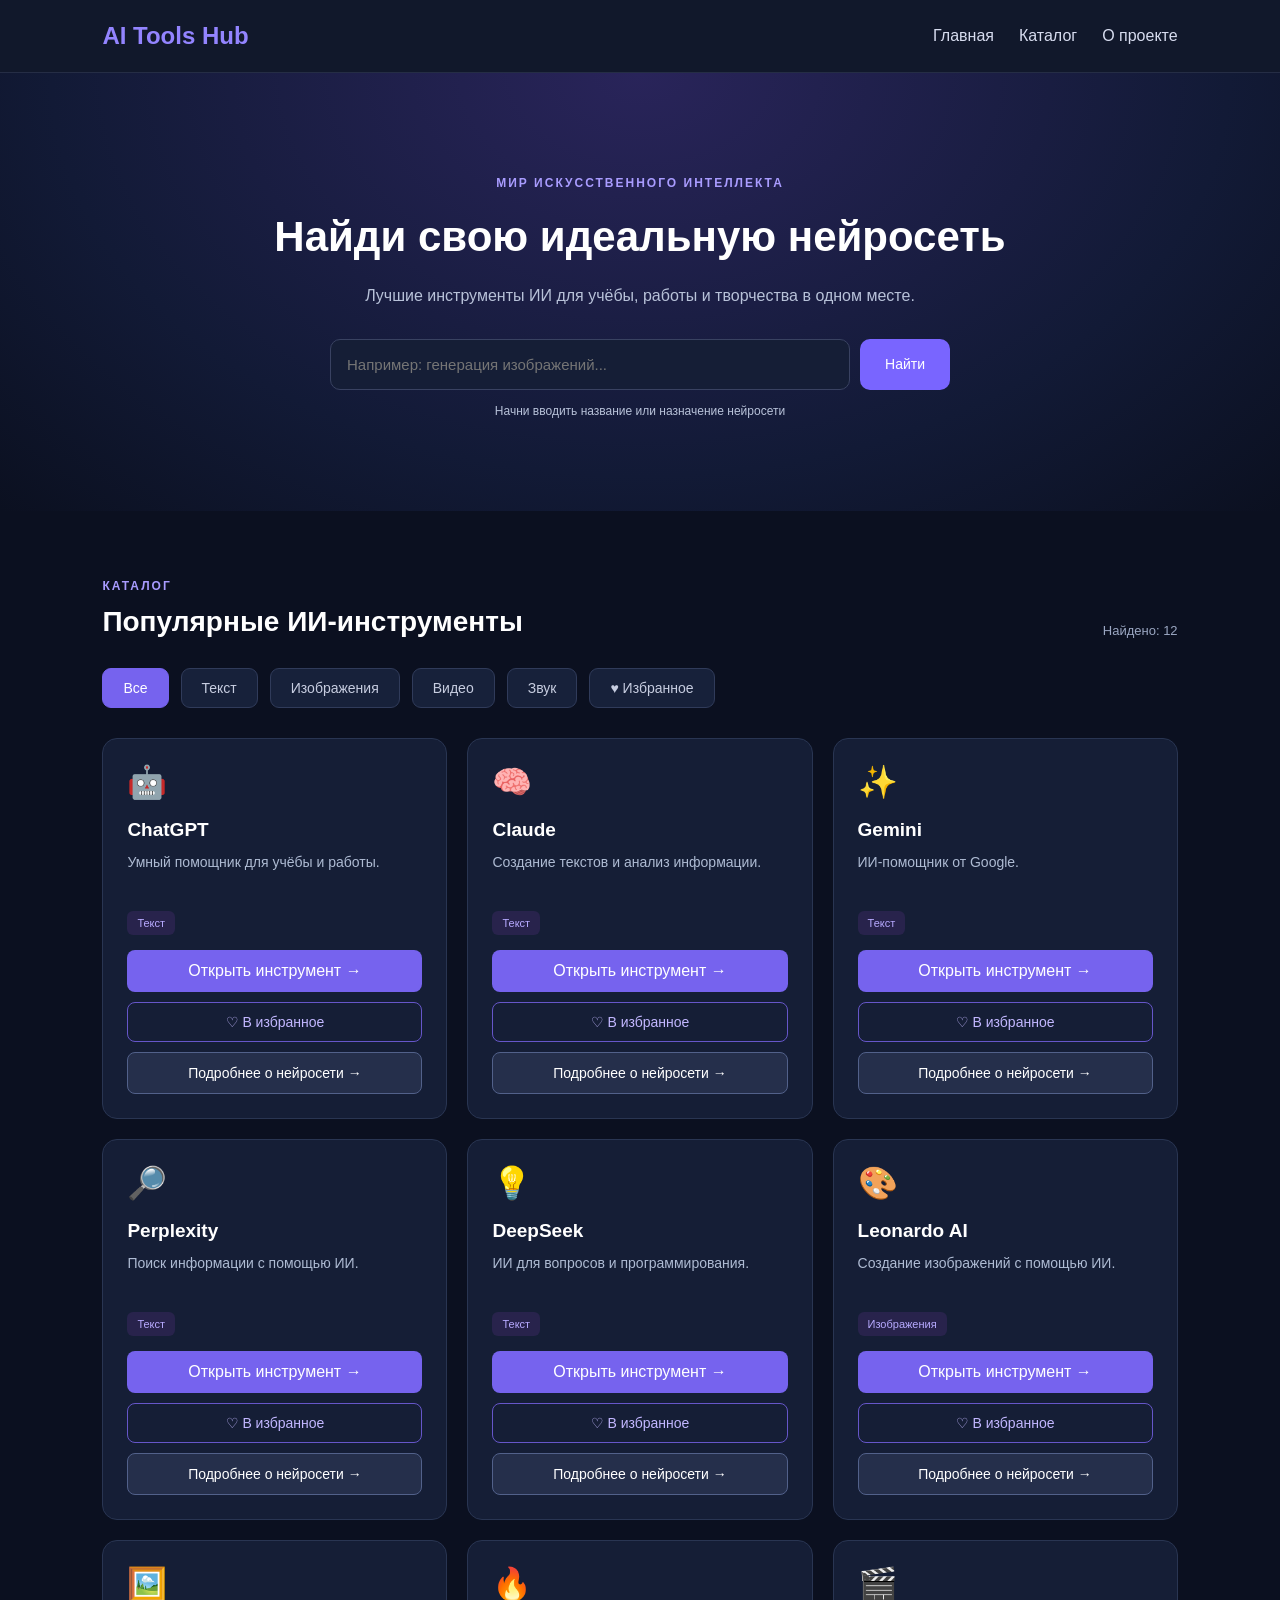
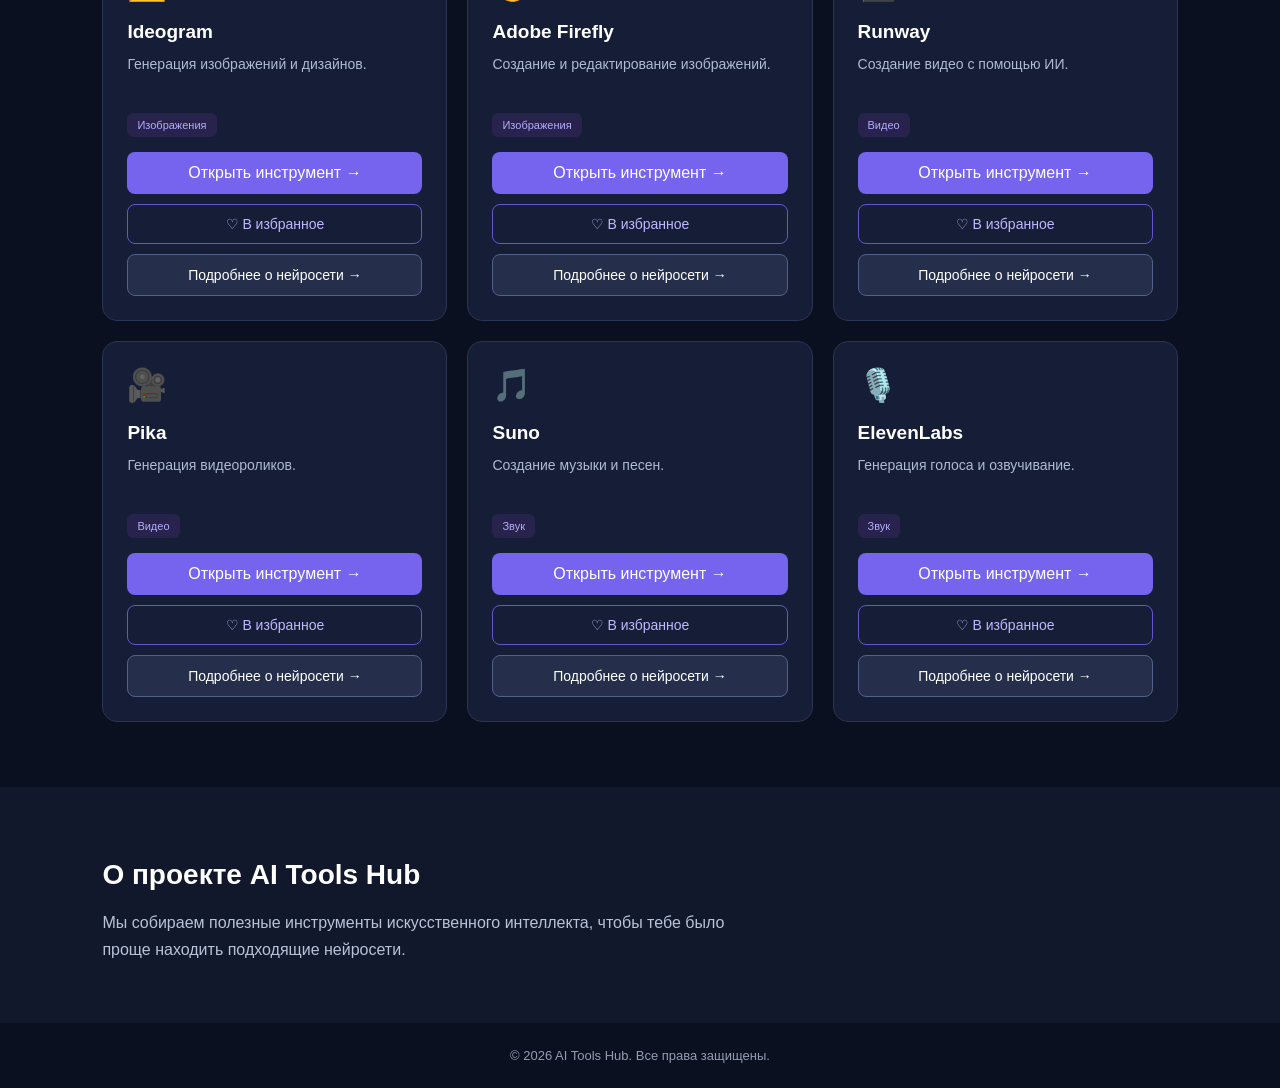
==== index.html @ 1d79a944 "Add files via upload" ====
<!DOCTYPE html>
<html lang="ru">
<head>
    <meta charset="UTF-8">
    <meta name="viewport" content="width=device-width, initial-scale=1.0">
    <title>AI Tools Hub — Каталог нейросетей</title>
    <link rel="stylesheet" href="style.css">
</head>
<body>

<header>
    <a class="logo" href="#">AI Tools Hub</a>
    <nav>
        <a href="#">Главная</a>
        <a href="#tools">Каталог</a>
        <a href="#about">О проекте</a>
    </nav>
</header>

<main>
    <section class="hero">
        <span class="tag">МИР ИСКУССТВЕННОГО ИНТЕЛЛЕКТА</span>
        <h1>Найди свою идеальную нейросеть</h1>
        <p>Лучшие инструменты ИИ для учёбы, работы и творчества в одном месте.</p>

        <div class="search-box">
            <input
                type="text"
                id="search"
                placeholder="Например: генерация изображений..."
            >
            <button id="search-btn">Найти</button>
        </div>
        <p class="search-hint">Начни вводить название или назначение нейросети</p>
    </section>

    <section id="tools" class="catalog">
        <div class="section-heading">
            <div>
                <span class="tag">КАТАЛОГ</span>
                <h2>Популярные ИИ-инструменты</h2>
            </div>
            <span id="result-count"></span>
        </div>

        <div class="filters">
            <button class="filter active" data-category="all">Все</button>
            <button class="filter" data-category="text">Текст</button>
            <button class="filter" data-category="image">Изображения</button>
            <button class="filter" data-category="video">Видео</button>
            <button class="filter" data-category="audio">Звук</button>

<button class="filter" data-category="favorites">
    ♥ Избранное
</button>
        </div>

        <div class="cards" id="tool-list"></div>

        <p id="empty-message" hidden>Ничего не найдено. Попробуй другой запрос.</p>
    </section>

    <section id="about" class="about">
        <h2>О проекте AI Tools Hub</h2>
        <p>
            Мы собираем полезные инструменты искусственного интеллекта,
            чтобы тебе было проще находить подходящие нейросети.
        </p>
    </section>
</main>

<footer>
    <p>© 2026 AI Tools Hub. Все права защищены.</p>
</footer>


<!-- Окно информации о нейросети -->
<div class="modal" id="tool-modal">
    <div class="modal-content">

        <button class="modal-close" id="modal-close">×</button>

        <div class="modal-icon" id="modal-icon">🤖</div>

        <h2 id="modal-title">Название нейросети</h2>

        <span class="card-category" id="modal-category">
            Категория
        </span>

        <p id="modal-description">
            Описание нейросети
        </p>

        <h3>Основные возможности</h3>
        <ul id="modal-features"></ul>

        <h3>Преимущества</h3>
        <p id="modal-pros"></p>

        <h3>Недостатки</h3>
        <p id="modal-cons"></p>

        <a id="modal-link" href="#" target="_blank"
           rel="noopener noreferrer">
            Перейти на официальный сайт →
        </a>

    </div>
</div>
<script src="script.js"></script>
</body>
</html>
---- style.css ----
* {
    margin: 0;
    padding: 0;
    box-sizing: border-box;
}

html {
    scroll-behavior: smooth;
}

body {
    font-family: Arial, sans-serif;
    background: #0b1020;
    color: #ffffff;
}

header {
    display: flex;
    justify-content: space-between;
    align-items: center;
    padding: 22px 8%;
    background: #11182b;
    border-bottom: 1px solid #252d45;
}

.logo {
    font-size: 24px;
    font-weight: bold;
    color: #9384ff;
    text-decoration: none;
}

nav {
    display: flex;
    gap: 25px;
}

nav a {
    color: #d7dcef;
    text-decoration: none;
    transition: 0.2s;
}

nav a:hover {
    color: #9b8cff;
}

.hero {
    text-align: center;
    padding: 100px 20px 90px;
    background: radial-gradient(ellipse at top, #29245a, #121a36 65%, #0b1020);
}

.tag {
    color: #a99cff;
    font-size: 12px;
    font-weight: bold;
    letter-spacing: 2px;
}

.hero h1 {
    font-size: 42px;
    margin: 22px 0;
}

.hero p {
    color: #b8c2d9;
    line-height: 1.6;
}

.search-box {
    display: flex;
    justify-content: center;
    gap: 10px;
    margin: 30px auto 12px;
    max-width: 620px;
}

.search-box input {
    flex: 1;
    min-width: 0;
    padding: 16px;
    border-radius: 10px;
    border: 1px solid #394261;
    background: #151e36;
    color: white;
    font-size: 15px;
    outline: none;
}

.search-box input:focus {
    border-color: #8875ff;
}

button {
    cursor: pointer;
    border: none;
    font-size: 14px;
}

.search-box button {
    background: #7965ff;
    color: white;
    padding: 0 25px;
    border-radius: 10px;
}

.search-box button:hover {
    background: #9383ff;
}

.search-hint {
    font-size: 12px;
}

.catalog {
    padding: 65px 8%;
}

.section-heading {
    display: flex;
    justify-content: space-between;
    align-items: end;
    gap: 15px;
}

.section-heading h2,
.about h2 {
    font-size: 28px;
    margin-top: 12px;
}

#result-count {
    color: #9ba7c2;
    font-size: 13px;
}

.filters {
    display: flex;
    flex-wrap: wrap;
    gap: 12px;
    margin: 30px 0;
}

.filter {
    padding: 11px 20px;
    border-radius: 9px;
    color: #c7cde0;
    background: #17213a;
    border: 1px solid #303b5a;
}

.filter:hover,
.filter.active {
    color: white;
    background: #7663ee;
    border-color: #7663ee;
}

.cards {
    display: grid;
    grid-template-columns: repeat(3, minmax(0, 1fr));
    gap: 20px;
}

.card {
    background: #151e36;
    border: 1px solid #293552;
    padding: 24px;
    border-radius: 15px;
    transition: 0.25s;
}

.card:hover {
    transform: translateY(-5px);
    border-color: #7965ff;
}

.card-icon {
    font-size: 32px;
    margin-bottom: 18px;
}

.card h3 {
    font-size: 19px;
    margin-bottom: 10px;
}

.card p {
    color: #aebbd3;
    font-size: 14px;
    line-height: 1.6;
    min-height: 45px;
}

.card-category {
    display: inline-block;
    color: #b7aaff;
    background: #28234c;
    border-radius: 6px;
    padding: 6px 10px;
    font-size: 11px;
    margin: 15px 0;
}

.card a {
    display: block;
    text-align: center;
    padding: 12px;
    background: #7663ee;
    color: white;
    border-radius: 8px;
    text-decoration: none;
}

.card a:hover {
    background: #9383ff;
}

#empty-message {
    text-align: center;
    padding: 40px;
    color: #aebbd3;
}

.about {
    padding: 60px 8%;
    background: #11182b;
}

.about p {
    color: #b8c2d9;
    margin-top: 18px;
    line-height: 1.7;
    max-width: 650px;
}

footer {
    text-align: center;
    padding: 25px;
    color: #929db5;
    font-size: 13px;
}

@media (max-width: 800px) {
    .cards {
        grid-template-columns: repeat(2, minmax(0, 1fr));
    }

    .hero h1 {
        font-size: 32px;
    }
}

@media (max-width: 550px) {
    header {
        flex-direction: column;
        gap: 20px;
    }

    nav {
        gap: 15px;
    }

    .cards {
        grid-template-columns: 1fr;
    }

    .hero h1 {
        font-size: 27px;
    }

    .search-box {
        flex-direction: column;
    }

    .search-box button {
        padding: 14px;
    }

    .section-heading h2 {
        font-size: 22px;
    }
}/* Кнопка избранного в карточке */
.favorite-btn {
    width: 100%;
    padding: 11px;
    margin-top: 10px;
    border: 1px solid #6656c9;
    border-radius: 8px;
    background: transparent;
    color: #c2b7ff;
    cursor: pointer;
    transition: 0.2s;
}

.favorite-btn:hover {
    background: #29234c;
}

.favorite-btn.saved {
    background: #33264f;
    color: #ff8bb5;
    border-color: #ff8bb5;
}/* Кнопка Подробнее */
.details-btn {
    width: 100%;
    margin-top: 10px;
    padding: 12px;
    border-radius: 8px;
    color: white;
    background: #252f4b;
    border: 1px solid #52618a;
    cursor: pointer;
}

.details-btn:hover {
    background: #39466c;
}

/* Затемнение фона */
.modal {
    display: none;
    position: fixed;
    inset: 0;
    z-index: 1000;
    background: rgba(0, 0, 0, 0.8);
    padding: 20px;
    overflow-y: auto;
    justify-content: center;
    align-items: center;
}

.modal.show {
    display: flex;
}

/* Само окно */
.modal-content {
    position: relative;
    background: #17213a;
    border: 1px solid #46547c;
    border-radius: 18px;
    padding: 35px;
    width: 100%;
    max-width: 550px;
    margin: auto;
}

.modal-close {
    position: absolute;
    top: 12px;
    right: 18px;
    background: none;
    color: white;
    font-size: 30px;
    cursor: pointer;
}

.modal-icon {
    font-size: 45px;
    margin-bottom: 15px;
}

.modal-content h2 {
    margin-bottom: 15px;
}

.modal-content h3 {
    margin-top: 25px;
    margin-bottom: 12px;
    color: #a99cff;
}

.modal-content p,
.modal-content li {
    color: #c3cce0;
    line-height: 1.7;
}

.modal-content ul {
    padding-left: 22px;
}

.modal-content a {
    display: block;
    text-align: center;
    background: #7965ff;
    color: white;
    padding: 14px;
    margin-top: 25px;
    border-radius: 9px;
    text-decoration: none;
}

@media (max-width: 550px) {
    .modal-content {
        padding: 25px 20px;
    }
}
/* =================================
   МОБИЛЬНАЯ ВЕРСИЯ AI TOOLS HUB
================================= */

/* Общие настройки */
* {
    box-sizing: border-box;
}

body {
    overflow-x: hidden;
}

#tool-list {
    display: grid;
    grid-template-columns: repeat(3, minmax(0, 1fr));
    gap: 20px;
    width: 100%;
}

/* Планшеты */
@media (max-width: 1000px) {
    #tool-list {
        grid-template-columns: repeat(2, minmax(0, 1fr));
    }
}

/* Смартфоны */
@media (max-width: 600px) {

    #tool-list {
        grid-template-columns: 1fr;
        gap: 15px;
    }

    .card {
        width: 100%;
        padding: 18px;
    }

    .filters {
        display: flex;
        flex-wrap: wrap;
        gap: 8px;
    }

    .filter {
        padding: 10px 13px;
        font-size: 13px;
    }

    #search {
        width: 100%;
        max-width: 100%;
    }

    #search-btn {
        width: 100%;
        margin-top: 10px;
    }

    .modal {
        padding: 10px;
    }

    .modal-content {
        width: 100%;
        padding: 22px 17px;
    }

    .details-btn,
    .favorite-btn {
        width: 100%;
    }
}
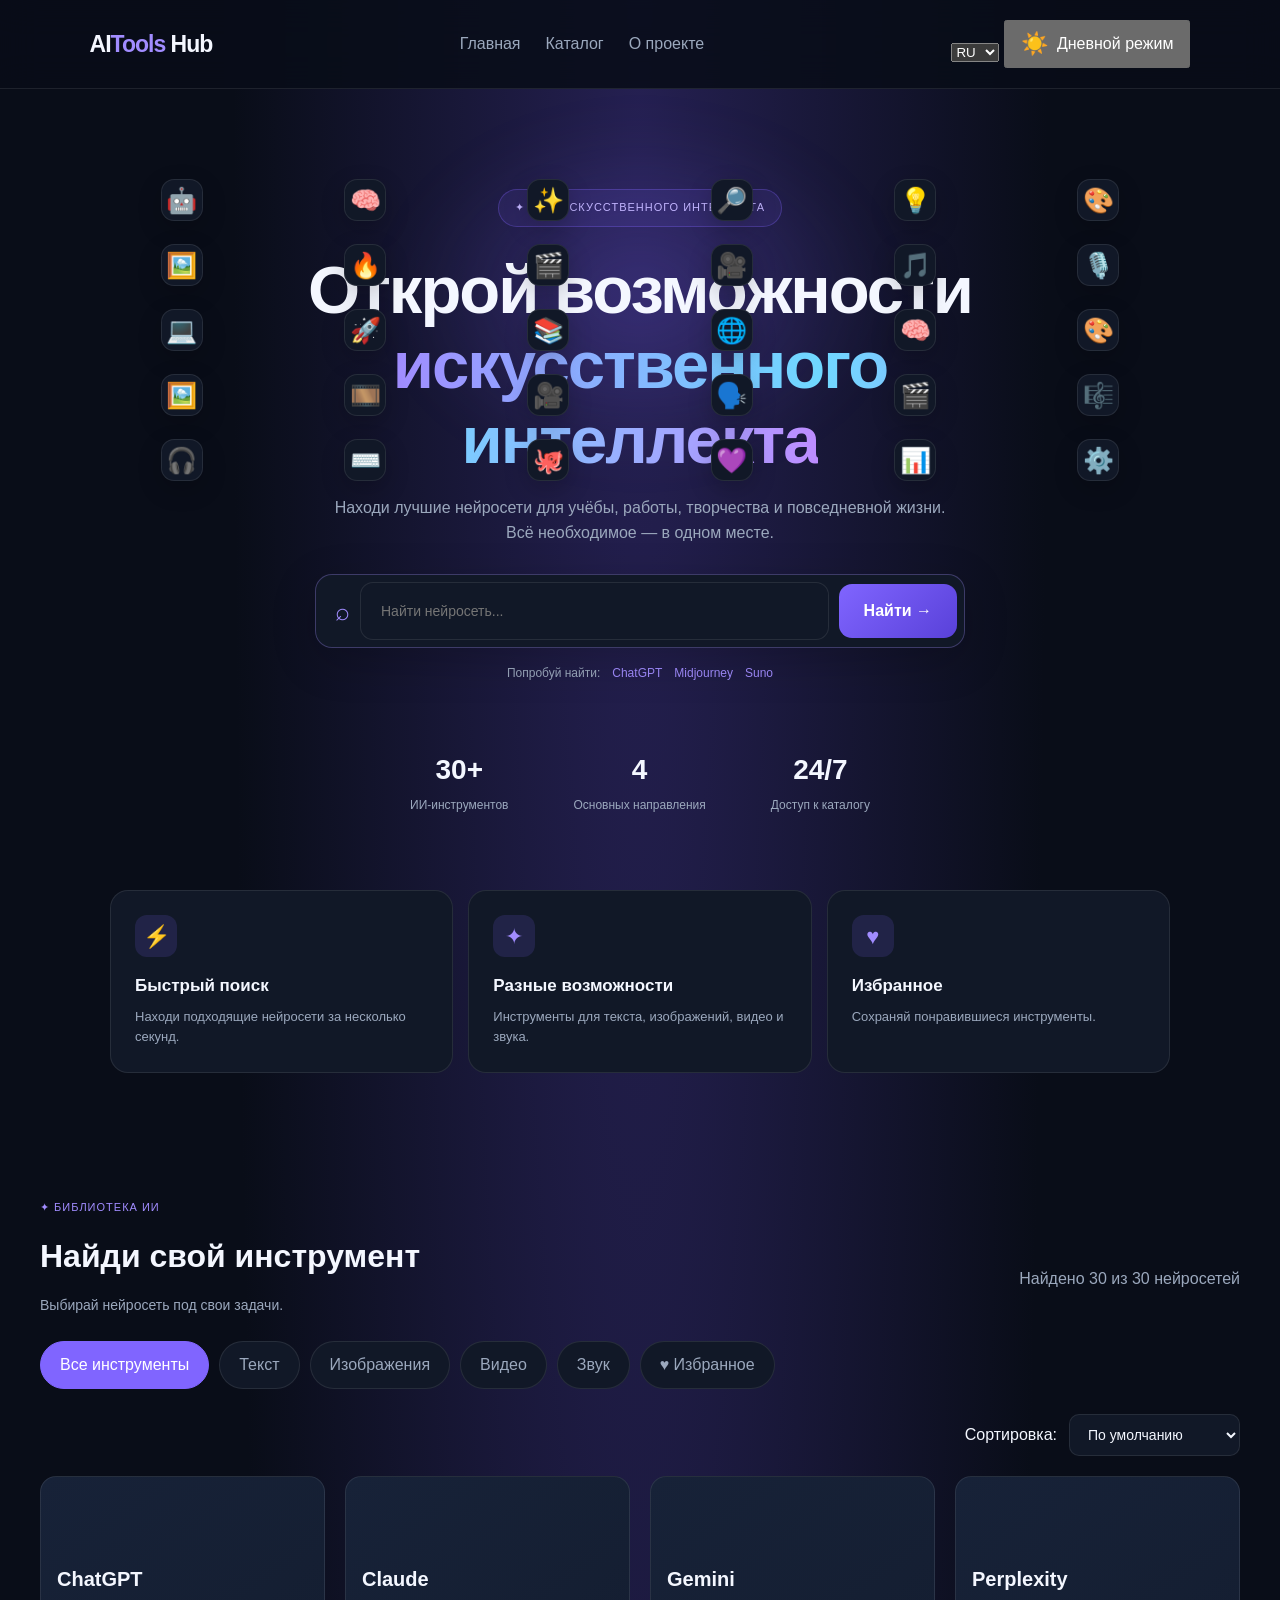
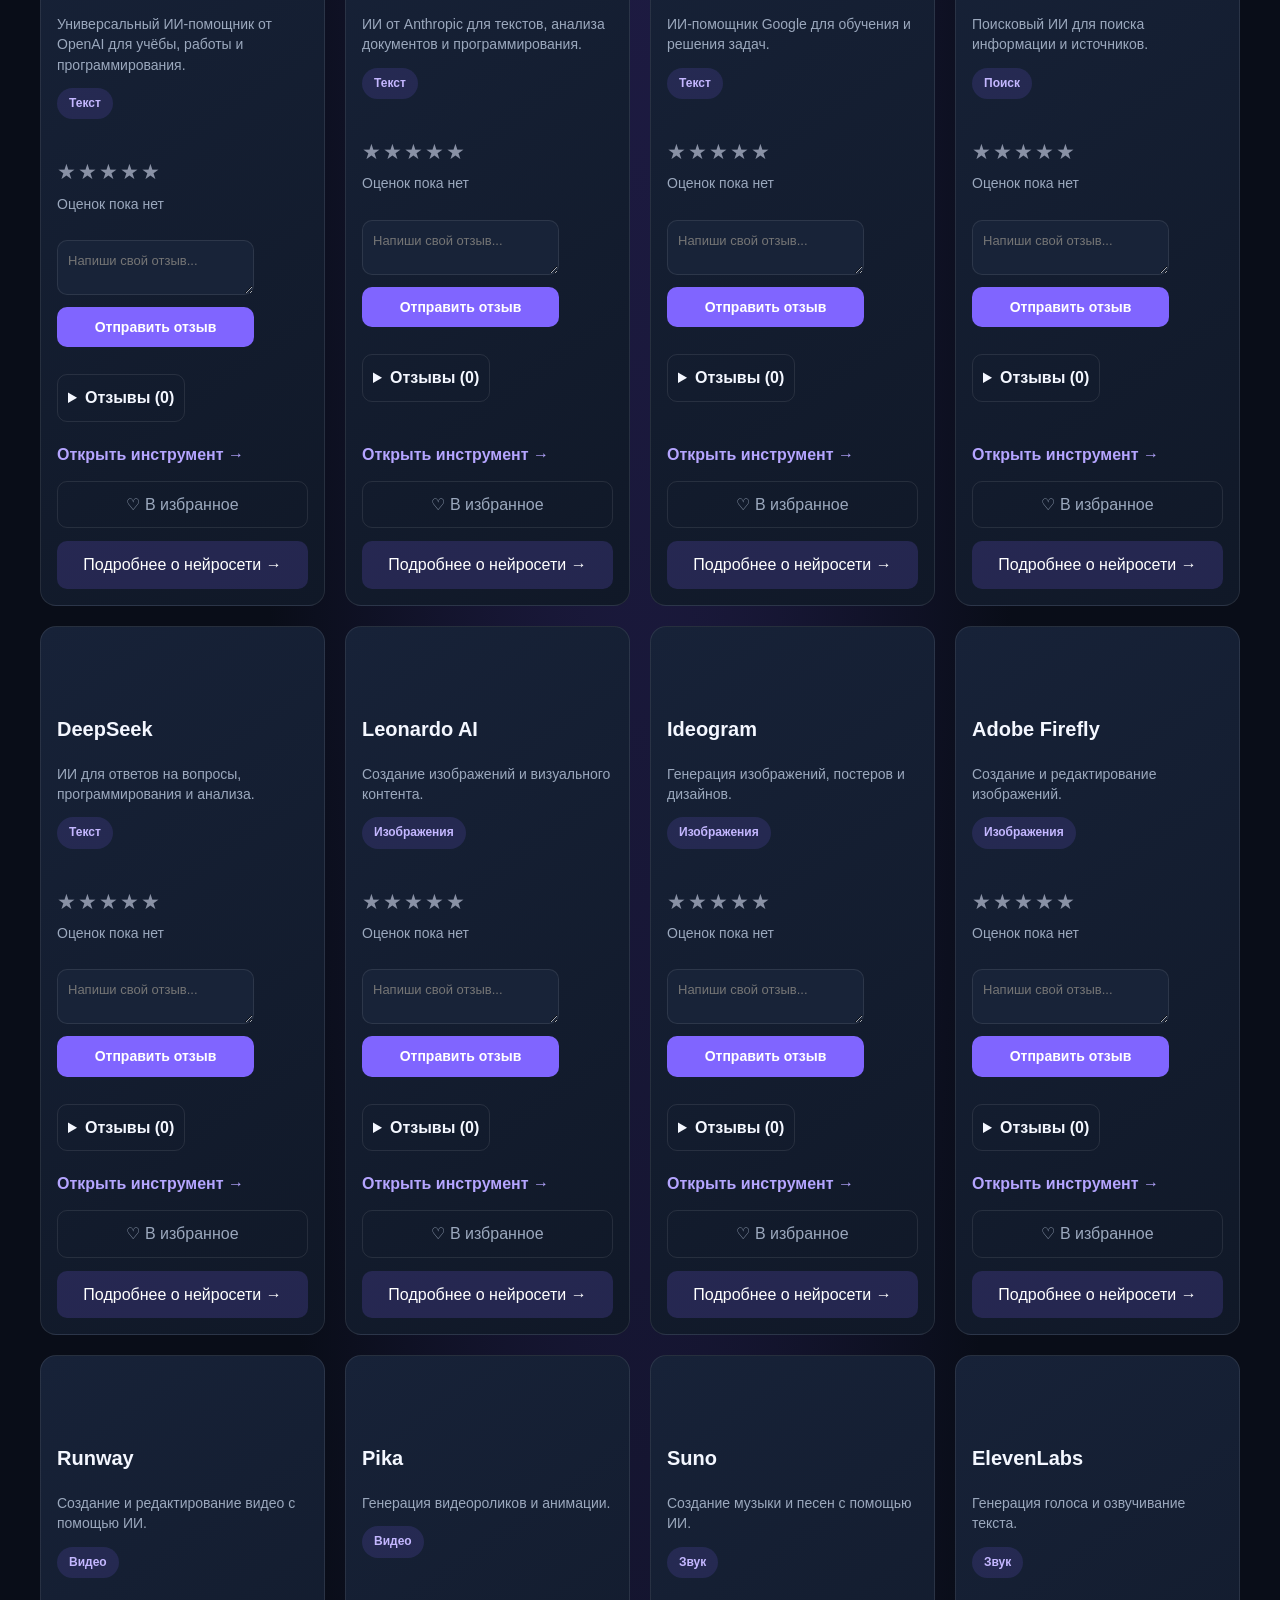
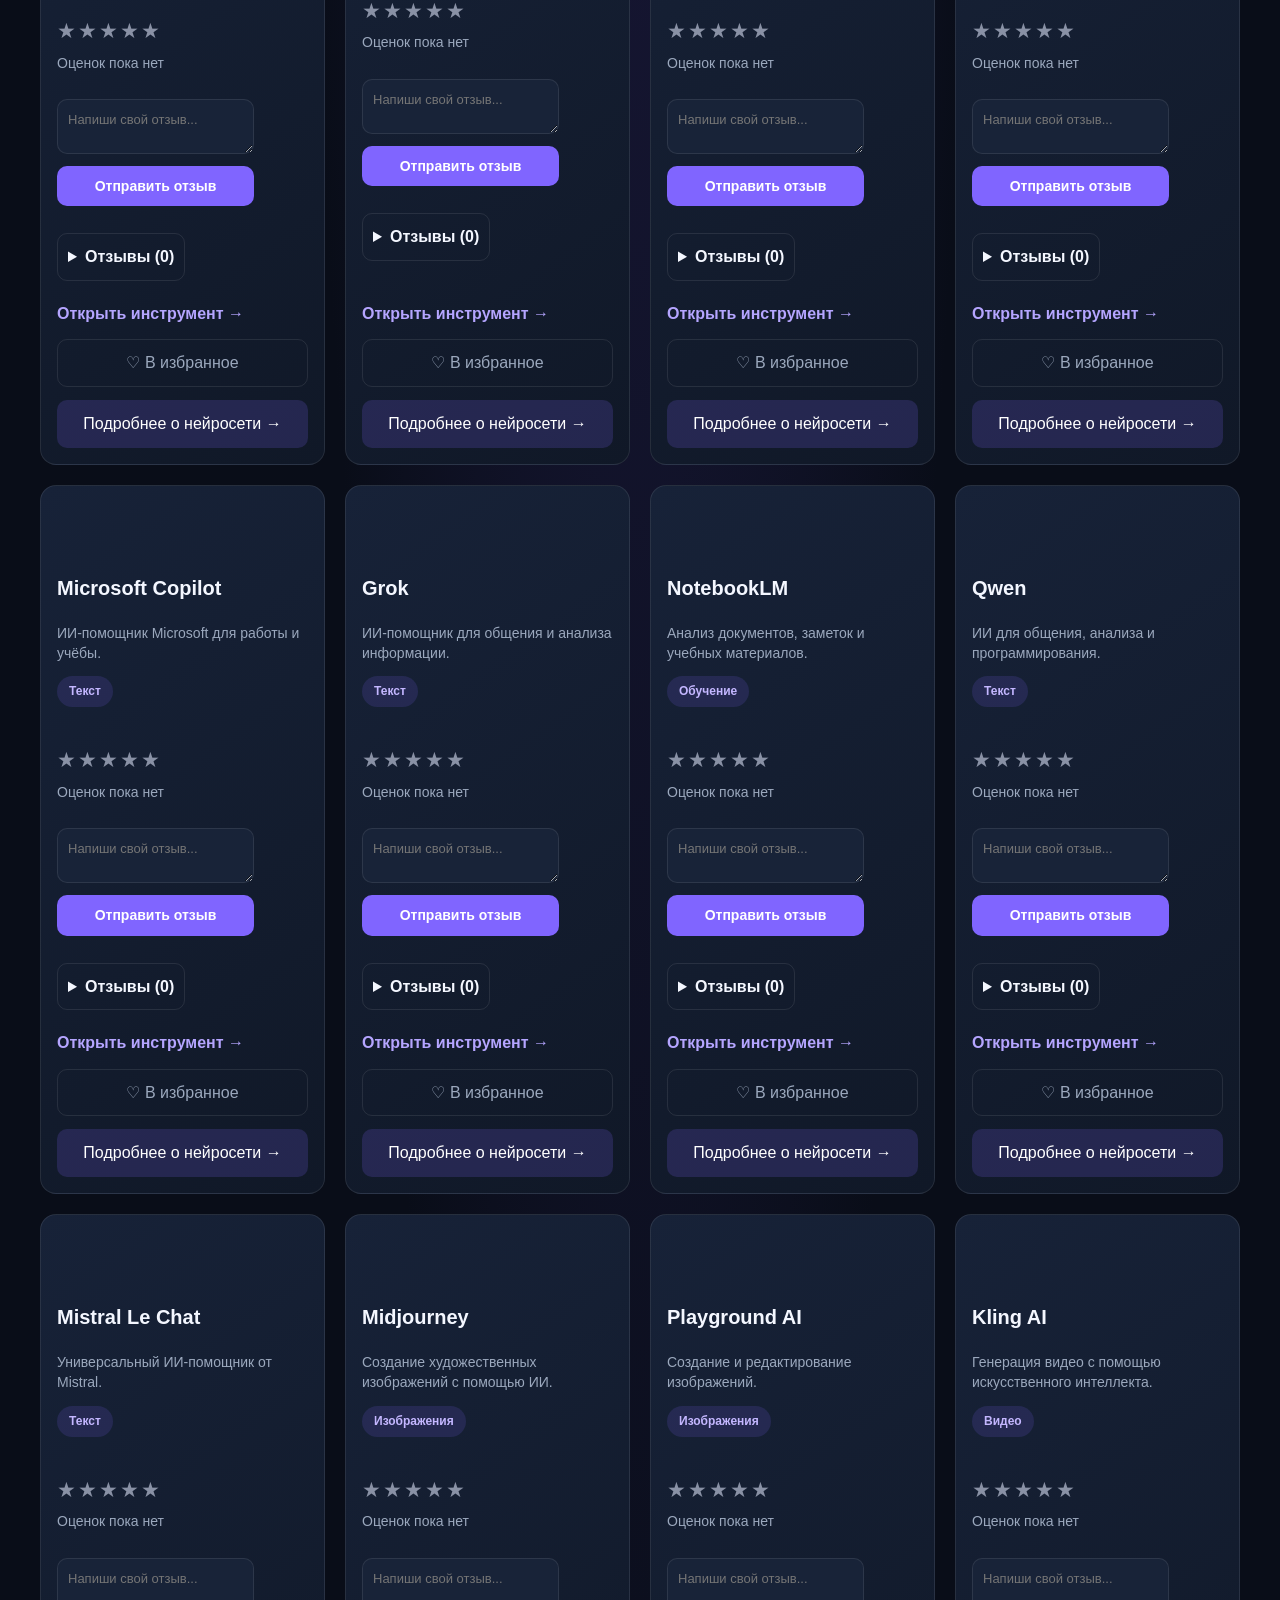
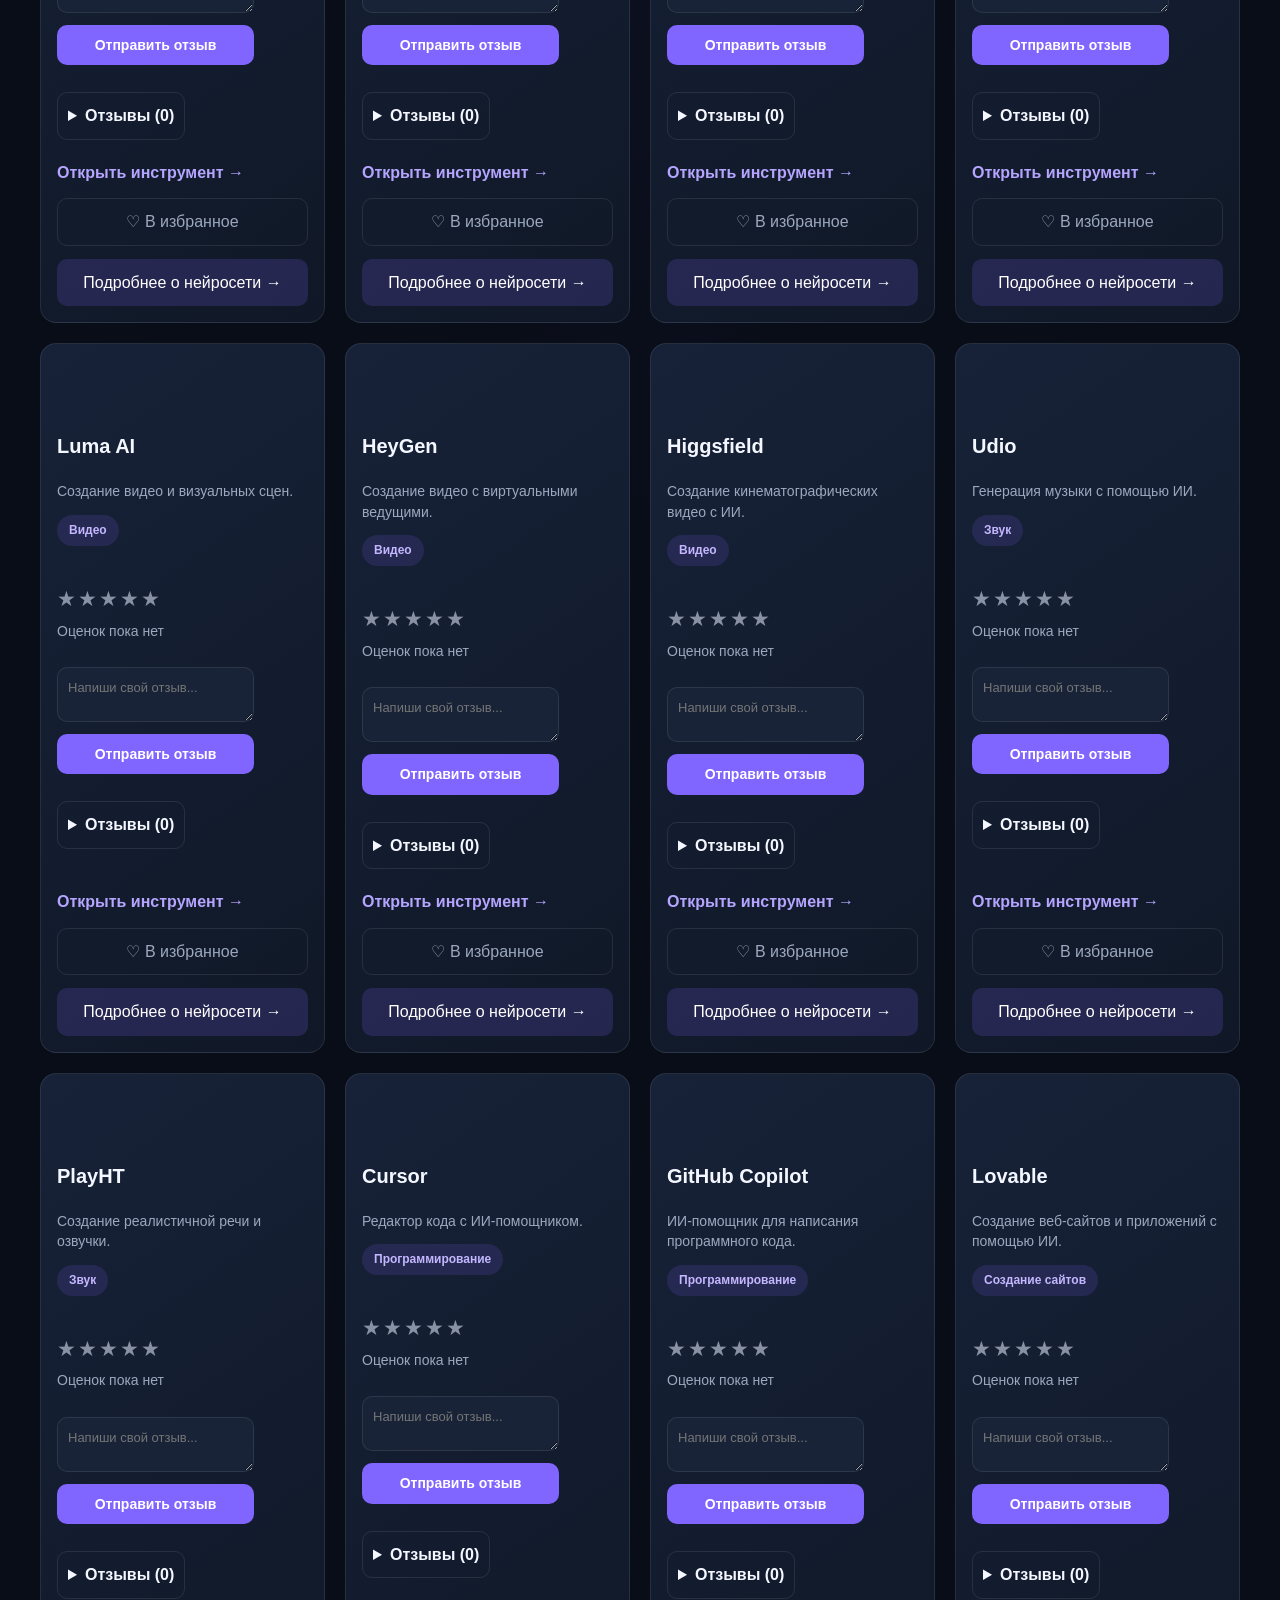
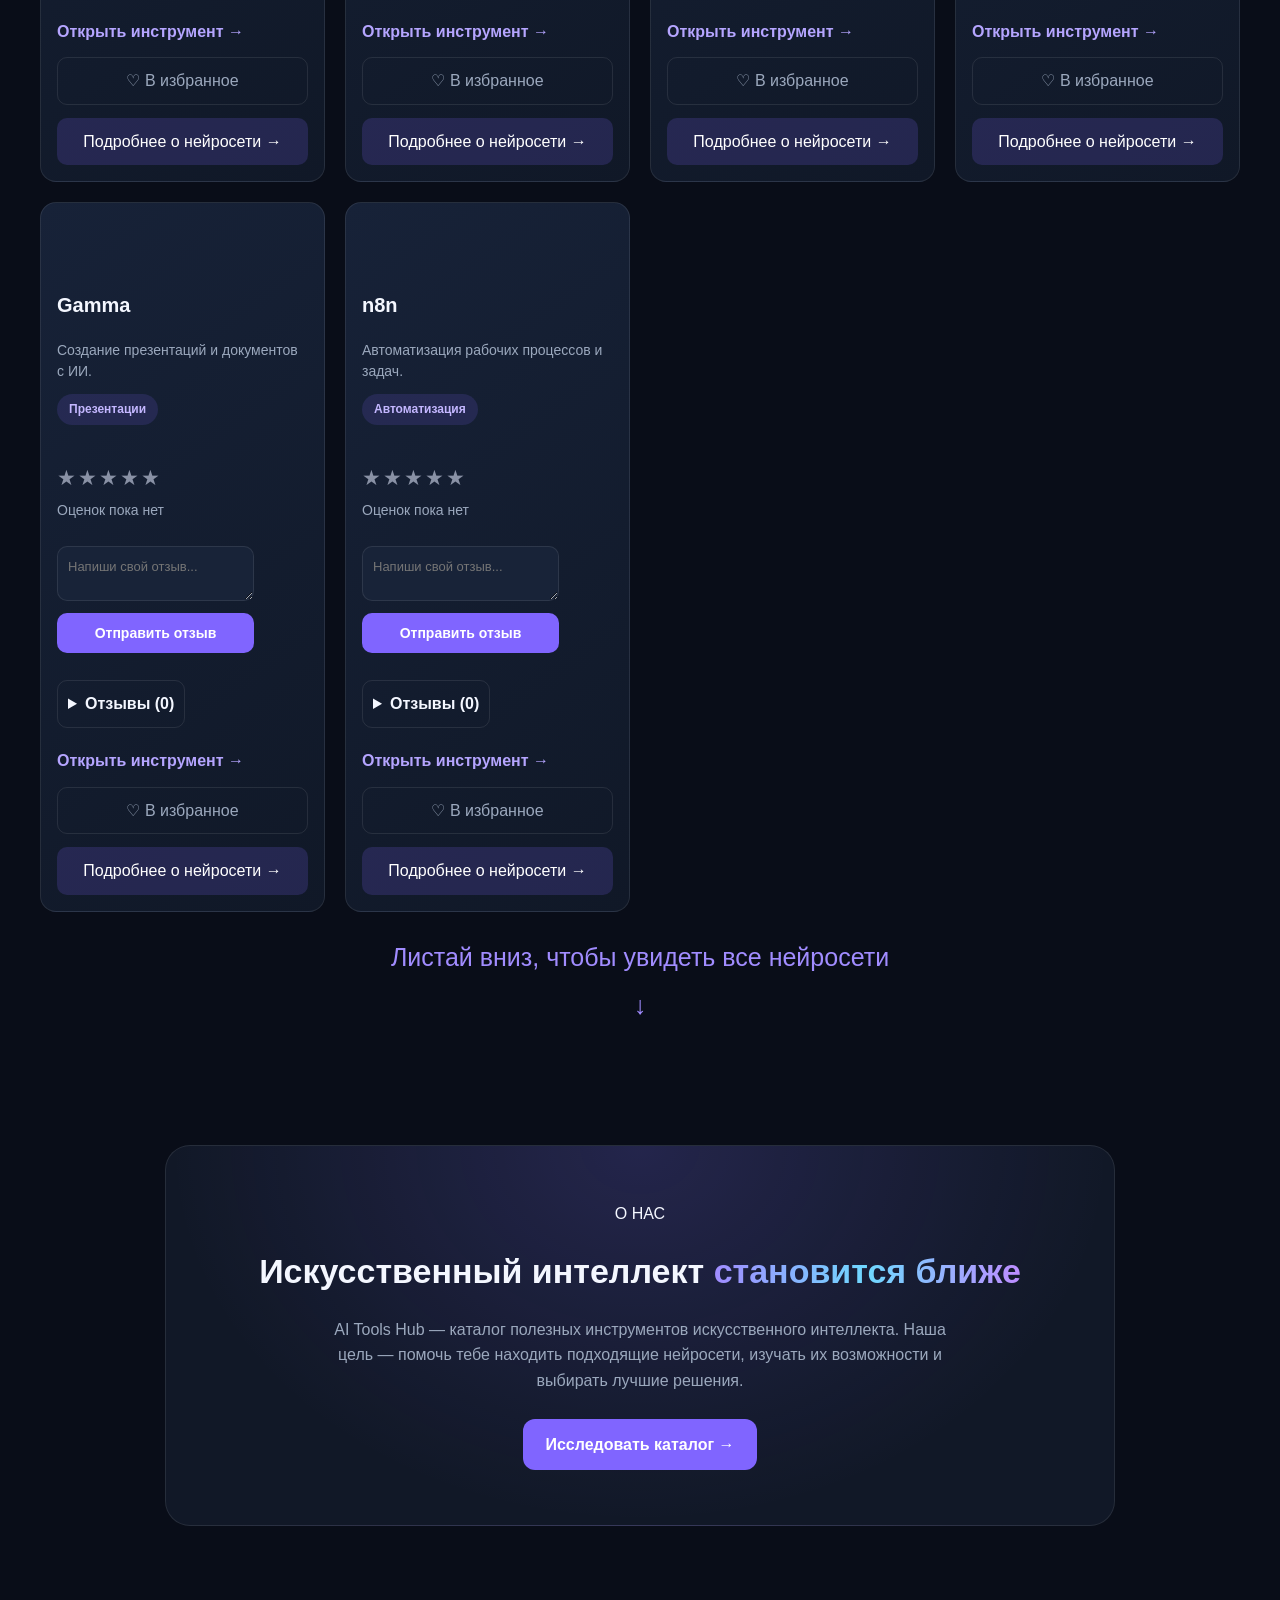
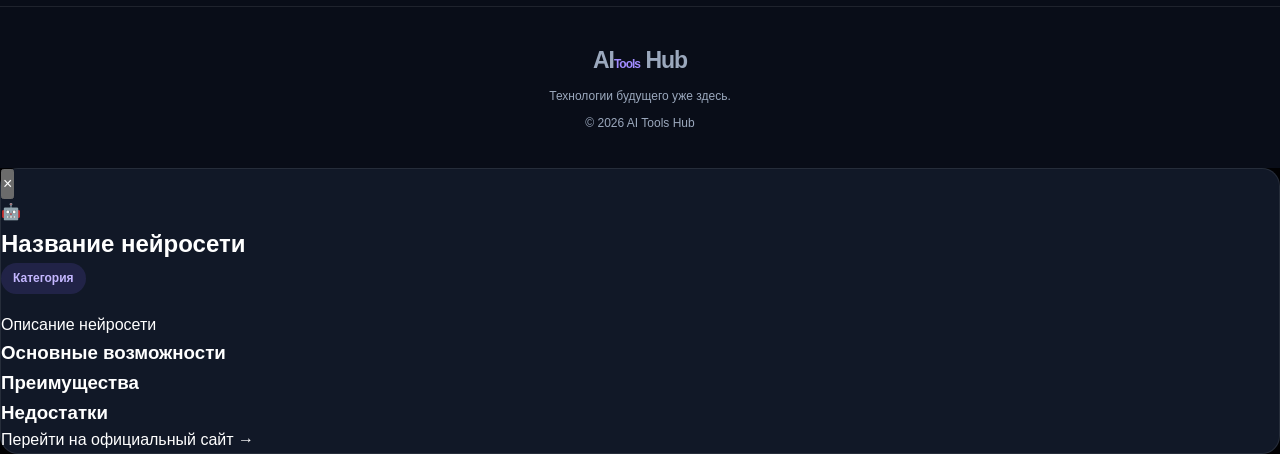
==== commit 9fa2cc68: "Add files via upload" ====
--- a/index.html
+++ b/index.html
@@ -1,80 +1,238 @@
+
 <!DOCTYPE html>
 <html lang="ru">
 <head>
     <meta charset="UTF-8">
     <meta name="viewport" content="width=device-width, initial-scale=1.0">
+    <meta name="theme-color" content="#090d18">
     <title>AI Tools Hub — Каталог нейросетей</title>
     <link rel="stylesheet" href="style.css">
 </head>
 <body>
 
-<header>
-    <a class="logo" href="#">AI Tools Hub</a>
+<header class="main-header">
+    <a class="logo" href="#">AI<span>Tools</span> Hub</a>
+
     <nav>
-        <a href="#">Главная</a>
-        <a href="#tools">Каталог</a>
-        <a href="#about">О проекте</a>
+        <a href="#" data-i18n="navHome">Главная</a>
+        <a href="#tools" data-i18n="navCatalog">Каталог</a>
+        <a href="#about" data-i18n="navAbout">О проекте</a>
     </nav>
+
+    <div class="header-controls">
+        <select id="language-select" class="language-select"
+                aria-label="Выбрать язык">
+            <option value="ru">RU</option>
+            <option value="en">EN</option>
+            <option value="zh">中文</option>
+        </select>
+
+        <button id="theme-toggle" class="theme-toggle" type="button">
+            <span class="theme-icon">
+                <span class="sun">☀️</span>
+                <span class="moon">🌙</span>
+            </span>
+            <span id="theme-label">Дневной режим</span>
+        </button>
+    </div>
 </header>
 
 <main>
+
     <section class="hero">
-        <span class="tag">МИР ИСКУССТВЕННОГО ИНТЕЛЛЕКТА</span>
-        <h1>Найди свою идеальную нейросеть</h1>
-        <p>Лучшие инструменты ИИ для учёбы, работы и творчества в одном месте.</p>
+        <div class="hero-glow"></div>
+
+        <span class="tag hero-tag" data-i18n="heroTag">
+            ✦ МИР ИСКУССТВЕННОГО ИНТЕЛЛЕКТА
+        </span>
+
+        <h1>
+            <span data-i18n="heroTitle">Открой возможности</span>
+            <span class="gradient-text" data-i18n="heroHighlight">
+                искусственного интеллекта
+            </span>
+        </h1>
+
+        <p data-i18n="heroDescription">
+            Находи лучшие нейросети для учёбы, работы,
+            творчества и повседневной жизни.
+            Всё необходимое — в одном месте.
+        </p>
 
         <div class="search-box">
-            <input
-                type="text"
-                id="search"
-                placeholder="Например: генерация изображений..."
-            >
-            <button id="search-btn">Найти</button>
-        </div>
-        <p class="search-hint">Начни вводить название или назначение нейросети</p>
+            <span class="search-symbol">⌕</span>
+            <input type="text" id="search"
+                   placeholder="Найти нейросеть..."
+                   data-i18n-placeholder="searchPlaceholder">
+            <button id="search-btn" data-i18n="searchButton">
+                Найти →
+            </button>
+        </div>
+
+        <div class="hero-hint">
+            <span data-i18n="tryFind">Попробуй найти:</span>
+            <a href="#tools">ChatGPT</a>
+            <a href="#tools">Midjourney</a>
+            <a href="#tools">Suno</a>
+        </div>
+
+        <div class="hero-stats">
+            <div>
+                <strong>30+</strong>
+                <span data-i18n="statTools">ИИ-инструментов</span>
+            </div>
+            <div>
+                <strong>4</strong>
+                <span data-i18n="statCategories">Основных направления</span>
+            </div>
+            <div>
+                <strong>24/7</strong>
+                <span data-i18n="statAccess">Доступ к каталогу</span>
+            </div>
+        </div>
+
+        <div class="hero-decoration">
+            <div class="orbit orbit-one"></div>
+            <div class="orbit orbit-two"></div>
+            <div class="ai-symbol">AI</div>
+            <div class="floating-chip chip-one">✦ Creativity</div>
+            <div class="floating-chip chip-two">✧ Technology</div>
+        </div>
+    </section>
+
+    <section class="features-section">
+
+        <div class="feature-card">
+            <div class="feature-icon">⚡</div>
+            <h3 data-i18n="feature1Title">Быстрый поиск</h3>
+            <p data-i18n="feature1Description">
+                Находи подходящие нейросети за несколько секунд.
+            </p>
+        </div>
+
+        <div class="feature-card">
+            <div class="feature-icon">✦</div>
+            <h3 data-i18n="feature2Title">Разные возможности</h3>
+            <p data-i18n="feature2Description">
+                Инструменты для текста, изображений, видео и звука.
+            </p>
+        </div>
+
+        <div class="feature-card">
+            <div class="feature-icon">♥</div>
+            <h3 data-i18n="feature3Title">Избранное</h3>
+            <p data-i18n="feature3Description">
+                Сохраняй понравившиеся инструменты.
+            </p>
+        </div>
+
     </section>
 
     <section id="tools" class="catalog">
+
         <div class="section-heading">
             <div>
-                <span class="tag">КАТАЛОГ</span>
-                <h2>Популярные ИИ-инструменты</h2>
-            </div>
+                <span class="tag" data-i18n="catalogTag">✦ БИБЛИОТЕКА ИИ</span>
+                <h2 data-i18n="catalogTitle">Найди свой инструмент</h2>
+                <p data-i18n="catalogDescription">
+                    Выбирай нейросеть под свои задачи.
+                </p>
+            </div>
+
             <span id="result-count"></span>
         </div>
 
         <div class="filters">
-            <button class="filter active" data-category="all">Все</button>
-            <button class="filter" data-category="text">Текст</button>
-            <button class="filter" data-category="image">Изображения</button>
-            <button class="filter" data-category="video">Видео</button>
-            <button class="filter" data-category="audio">Звук</button>
-
-<button class="filter" data-category="favorites">
-    ♥ Избранное
-</button>
+            <button class="filter active" data-category="all"
+                    data-i18n="filterAll">Все инструменты</button>
+
+            <button class="filter" data-category="text"
+                    data-i18n="filterText">Текст</button>
+
+            <button class="filter" data-category="image"
+                    data-i18n="filterImage">Изображения</button>
+
+            <button class="filter" data-category="video"
+                    data-i18n="filterVideo">Видео</button>
+
+            <button class="filter" data-category="audio"
+                    data-i18n="filterAudio">Звук</button>
+
+            <button class="filter" data-category="favorites"
+                    data-i18n="filterFavorites">♥ Избранное</button>
+        </div>
+
+        <div class="sort-container">
+            <label for="sort-tools" data-i18n="sortLabel">
+                Сортировка:
+            </label>
+
+            <select id="sort-tools">
+                <option value="default" data-i18n="sortDefault">
+                    По умолчанию
+                </option>
+                <option value="popular" data-i18n="sortPopular">
+                    Популярные
+                </option>
+                <option value="az" data-i18n="sortAZ">
+                    По алфавиту: А–Я
+                </option>
+                <option value="za" data-i18n="sortZA">
+                    По алфавиту: Я–А
+                </option>
+            </select>
         </div>
 
         <div class="cards" id="tool-list"></div>
 
-        <p id="empty-message" hidden>Ничего не найдено. Попробуй другой запрос.</p>
-    </section>
-
-    <section id="about" class="about">
-        <h2>О проекте AI Tools Hub</h2>
-        <p>
-            Мы собираем полезные инструменты искусственного интеллекта,
-            чтобы тебе было проще находить подходящие нейросети.
+        <div class="scroll-hint">
+            <span data-i18n="scrollHint">
+                Листай вниз, чтобы увидеть все нейросети
+            </span>
+            <span>↓</span>
+        </div>
+
+        <p id="empty-message" hidden data-i18n="emptyMessage">
+            Ничего не найдено. Попробуй другой запрос.
         </p>
-    </section>
+
+    </section>
+
+    <section id="about" class="about-section">
+
+        <span class="tag" data-i18n="aboutTag">О НАС</span>
+
+        <h2>
+            <span data-i18n="aboutTitle">Искусственный интеллект</span>
+            <span class="gradient-text" data-i18n="aboutHighlight">
+                становится ближе
+            </span>
+        </h2>
+
+        <p data-i18n="aboutDescription">
+            AI Tools Hub — каталог полезных инструментов
+            искусственного интеллекта. Наша цель —
+            помочь тебе находить подходящие нейросети,
+            изучать их возможности и выбирать лучшие решения.
+        </p>
+
+        <a href="#tools" class="about-button"
+           data-i18n="aboutButton">
+            Исследовать каталог →
+        </a>
+
+    </section>
+
 </main>
 
-<footer>
-    <p>© 2026 AI Tools Hub. Все права защищены.</p>
+<footer class="main-footer">
+    <a class="logo" href="#">AI<span>Tools</span> Hub</a>
+    <p data-i18n="footerDescription">
+        Технологии будущего уже здесь.
+    </p>
+    <span>© 2026 AI Tools Hub</span>
 </footer>
 
-
-<!-- Окно информации о нейросети -->
 <div class="modal" id="tool-modal">
     <div class="modal-content">
 
@@ -88,26 +246,27 @@
             Категория
         </span>
 
-        <p id="modal-description">
-            Описание нейросети
-        </p>
-
-        <h3>Основные возможности</h3>
+        <p id="modal-description">Описание нейросети</p>
+
+        <h3 data-i18n="modalFeatures">Основные возможности</h3>
         <ul id="modal-features"></ul>
 
-        <h3>Преимущества</h3>
+        <h3 data-i18n="modalPros">Преимущества</h3>
         <p id="modal-pros"></p>
 
-        <h3>Недостатки</h3>
+        <h3 data-i18n="modalCons">Недостатки</h3>
         <p id="modal-cons"></p>
 
         <a id="modal-link" href="#" target="_blank"
-           rel="noopener noreferrer">
+           rel="noopener noreferrer" data-i18n="modalLink">
             Перейти на официальный сайт →
         </a>
 
     </div>
 </div>
+
 <script src="script.js"></script>
+<script src="theme.js"></script>
+
 </body>
-</html>+</html>
--- a/style.css
+++ b/style.css
@@ -1,3 +1,38 @@
+
+/* =================================
+   AI TOOLS HUB — MODERN DESIGN
+================================= */
+
+
+:root {
+    color-scheme: dark;
+    --bg: #090d18;
+    --surface: #111827;
+    --surface-light: #182338;
+    --border: rgba(255, 255, 255, 0.09);
+    --text: #f4f7ff;
+    --muted: #9ba8bd;
+    --accent: #8065ff;
+    --accent-light: #a18cff;
+    --radius: 18px;
+    --glow: #252052;
+}
+
+:root[data-theme="light"] {
+    color-scheme: light;
+    --bg: #f2f5fc;
+    --surface: #ffffff;
+    --surface-light: #e8edfa;
+    --border: rgba(30, 45, 80, 0.13);
+    --text: #17213a;
+    --muted: #64718b;
+    --accent: #7045dc;
+    --accent-light: #9879ed;
+    --radius: 18px;
+    --glow: #dcd5ff;
+}
+
+
 * {
     margin: 0;
     padding: 0;
@@ -8,113 +43,1760 @@
     scroll-behavior: smooth;
 }
 
+
 body {
-    font-family: Arial, sans-serif;
-    background: #0b1020;
-    color: #ffffff;
-}
+    font-family: Inter, Arial, sans-serif;
+    background:
+        radial-gradient(
+            ellipse at 50% 0%,
+            var(--glow) 0%,
+            transparent 45%
+        ),
+        var(--bg);
+    color: var(--text);
+    line-height: 1.6;
+    min-height: 100vh;
+    transition: background 0.4s ease, color 0.4s ease;
+}
+
+
+a {
+    color: inherit;
+    text-decoration: none;
+}
+
+button, input {
+    font: inherit;
+}
+
+button {
+    cursor: pointer;
+}
+
+/* HEADER */
 
 header {
+    width: 100%;
+    padding: 20px 7%;
     display: flex;
+    align-items: center;
     justify-content: space-between;
-    align-items: center;
-    padding: 22px 8%;
-    background: #11182b;
-    border-bottom: 1px solid #252d45;
-}
-
-.logo {
-    font-size: 24px;
-    font-weight: bold;
-    color: #9384ff;
-    text-decoration: none;
+    gap: 20px;
+    border-bottom: 1px solid var(--border);
+    background: rgba(9,13,24,0.85);
+    backdrop-filter: blur(16px);
+}
+
+header h1 {
+    font-size: 25px;
+    font-weight: 800;
+    letter-spacing: -1px;
+    background: linear-gradient(90deg, #fff, #a18cff);
+    -webkit-background-clip: text;
+    background-clip: text;
+    color: transparent;
 }
 
 nav {
     display: flex;
+    align-items: center;
     gap: 25px;
 }
 
 nav a {
-    color: #d7dcef;
-    text-decoration: none;
+    color: var(--muted);
     transition: 0.2s;
 }
 
 nav a:hover {
-    color: #9b8cff;
-}
+    color: white;
+}
+
+/* HERO */
 
 .hero {
+    padding: 95px 20px 75px;
     text-align: center;
-    padding: 100px 20px 90px;
-    background: radial-gradient(ellipse at top, #29245a, #121a36 65%, #0b1020);
-}
-
-.tag {
-    color: #a99cff;
+    max-width: 1000px;
+    margin: auto;
+}
+
+.hero h1 {
+    font-size: clamp(36px, 6vw, 65px);
+    line-height: 1.12;
+    font-weight: 850;
+    letter-spacing: -2px;
+    margin-bottom: 22px;
+}
+
+.hero p {
+    color: var(--muted);
+    font-size: 18px;
+    max-width: 650px;
+    margin: 0 auto 32px;
+}
+
+/* SEARCH */
+
+.search-container {
+    display: flex;
+    gap: 10px;
+    max-width: 650px;
+    margin: 0 auto;
+}
+
+#search {
+    flex: 1;
+    min-width: 0;
+    padding: 17px 20px;
+    color: white;
+    background: var(--surface);
+    border: 1px solid var(--border);
+    border-radius: 13px;
+    outline: none;
+    transition: 0.2s;
+}
+
+#search:focus {
+    border-color: var(--accent);
+    box-shadow: 0 0 0 3px rgba(128,101,255,0.15);
+}
+
+#search-btn {
+    padding: 14px 25px;
+    border: none;
+    border-radius: 13px;
+    color: white;
+    font-weight: 700;
+    background: linear-gradient(135deg, #8065ff, #5941d9);
+    transition: 0.2s;
+}
+
+#search-btn:hover {
+    transform: translateY(-2px);
+    filter: brightness(1.15);
+}
+
+/* GENERAL SECTIONS */
+
+section {
+    scroll-margin-top: 30px;
+}
+
+#tools, .about {
+    max-width: 1250px;
+    margin: auto;
+    padding: 55px 25px;
+}
+
+#tools h2, .about h2 {
+    font-size: 32px;
+    margin-bottom: 12px;
+}
+
+#result-count {
+    color: var(--muted);
+    margin: 12px 0 25px;
+}
+
+/* FILTERS */
+
+.filters {
+    display: flex;
+    flex-wrap: wrap;
+    gap: 10px;
+    margin: 25px 0;
+}
+
+.filter {
+    padding: 10px 19px;
+    border: 1px solid var(--border);
+    border-radius: 30px;
+    background: var(--surface);
+    color: var(--muted);
+    transition: 0.2s;
+}
+
+.filter:hover,
+.filter.active {
+    color: white;
+    background: var(--accent);
+    border-color: var(--accent);
+}
+
+/* TOOL CARDS */
+
+.cards {
+    display: grid;
+    grid-template-columns: repeat(auto-fit, minmax(245px, 1fr));
+    gap: 20px;
+}
+
+.card {
+    display: flex;
+    flex-direction: column;
+    align-items: flex-start;
+    padding: 25px;
+    min-height: 310px;
+    background: linear-gradient(145deg, #172238, #101827);
+    border: 1px solid var(--border);
+    border-radius: var(--radius);
+    transition: transform 0.25s, border-color 0.25s, box-shadow 0.25s;
+}
+
+.card:hover {
+    transform: translateY(-7px);
+    border-color: rgba(142,116,255,0.65);
+    box-shadow: 0 15px 40px rgba(0,0,0,0.25);
+}
+
+.card-icon {
+    width: 55px;
+    height: 55px;
+    display: grid;
+    place-items: center;
+    font-size: 29px;
+    background: rgba(128,101,255,0.14);
+    border-radius: 15px;
+    margin-bottom: 18px;
+}
+
+.card h3 {
+    font-size: 21px;
+    margin-bottom: 9px;
+}
+
+.card p {
+    color: var(--muted);
+    font-size: 14px;
+    margin-bottom: 15px;
+}
+
+.card-category {
+    display: inline-block;
+    padding: 5px 12px;
+    margin-bottom: 18px;
+    border-radius: 30px;
+    color: #c4b7ff;
+    background: rgba(128,101,255,0.15);
     font-size: 12px;
-    font-weight: bold;
+    font-weight: 700;
+}
+
+.card > a:not(.details-btn) {
+    color: #b5a5ff;
+    font-weight: 700;
+    margin-top: auto;
+}
+
+.card > a:hover {
+    color: white;
+}
+
+.favorite-btn {
+    width: 100%;
+    padding: 10px;
+    margin-top: 13px;
+    border: 1px solid var(--border);
+    border-radius: 10px;
+    background: transparent;
+    color: var(--muted);
+    transition: 0.2s;
+}
+
+.favorite-btn:hover,
+.favorite-btn.saved {
+    color: #ff7798;
+    border-color: #ff7798;
+    background: rgba(255,119,152,0.08);
+}
+
+.details-btn {
+    display: block;
+    width: 100%;
+    text-align: center;
+    padding: 11px;
+    margin-top: 10px;
+    border-radius: 10px;
+    color: white;
+    background: rgba(128,101,255,0.18);
+    transition: 0.2s;
+}
+
+.details-btn:hover {
+    background: var(--accent);
+}
+
+/* EMPTY MESSAGE */
+
+#empty-message {
+    color: var(--muted);
+    padding: 25px 0;
+}
+
+/* ABOUT */
+
+.about {
+    color: var(--muted);
+}
+
+.about h2 {
+    color: white;
+}
+
+/* FOOTER */
+
+footer {
+    text-align: center;
+    padding: 30px 20px;
+    margin-top: 40px;
+    border-top: 1px solid var(--border);
+    color: var(--muted);
+}
+
+/* DETAILS PAGE */
+
+.details-header {
+    justify-content: flex-start;
+}
+
+.details-header a {
+    color: #b5a5ff;
+    font-weight: 600;
+}
+
+.details-container {
+    max-width: 950px;
+    margin: 50px auto;
+    padding: 25px;
+    display: grid;
+    grid-template-columns: 1fr 1.3fr;
+    gap: 25px;
+    align-items: start;
+}
+
+.details-main,
+.details-extra {
+    padding: 30px;
+    border: 1px solid var(--border);
+    border-radius: var(--radius);
+    background: linear-gradient(145deg, #172238, #101827);
+}
+
+.details-icon {
+    font-size: 55px;
+    margin-bottom: 15px;
+}
+
+.details-main h1 {
+    font-size: 30px;
+    margin-bottom: 12px;
+}
+
+.details-main p {
+    color: var(--muted);
+    margin: 15px 0 22px;
+}
+
+#tool-link {
+    display: inline-block;
+    padding: 12px 20px;
+    background: var(--accent);
+    border-radius: 10px;
+    font-weight: 700;
+}
+
+.details-extra h2 {
+    font-size: 19px;
+    margin: 18px 0 8px;
+}
+
+.details-extra h2:first-child {
+    margin-top: 0;
+}
+
+.details-extra p,
+.details-extra li {
+    color: var(--muted);
+}
+
+.details-extra ul {
+    padding-left: 22px;
+}
+
+/* MODAL */
+
+#tool-modal {
+    background: rgba(0,0,0,0.85);
+    backdrop-filter: blur(10px);
+}
+
+#tool-modal > div {
+    background: var(--surface);
+    color: white;
+    border: 1px solid var(--border);
+    border-radius: var(--radius);
+}
+
+/* RESPONSIVE */
+
+@media (max-width: 800px) {
+    .details-container {
+        grid-template-columns: 1fr;
+        margin: 25px auto;
+    }
+
+    .hero {
+        padding-top: 65px;
+    }
+}
+
+@media (max-width: 600px) {
+    header {
+        padding: 17px 5%;
+        flex-wrap: wrap;
+    }
+
+    header h1 {
+        font-size: 22px;
+    }
+
+    nav {
+        width: 100%;
+        gap: 15px;
+        flex-wrap: wrap;
+        font-size: 14px;
+    }
+
+    .hero {
+        padding: 60px 18px 45px;
+    }
+
+    .hero p {
+        font-size: 15px;
+    }
+
+    .search-container {
+        flex-direction: column;
+    }
+
+    #search, #search-btn {
+        width: 100%;
+    }
+
+    #tools, .about {
+        padding: 35px 17px;
+    }
+
+    #tools h2, .about h2 {
+        font-size: 26px;
+    }
+
+    .cards {
+        grid-template-columns: 1fr;
+    }
+
+    .card {
+        min-height: auto;
+    }
+
+    .details-container {
+        padding: 15px;
+    }
+
+    .details-main, .details-extra {
+        padding: 22px;
+    }
+}
+
+/* ПЕРЕКЛЮЧАТЕЛЬ ДЕНЬ / НОЧЬ */
+
+.theme-toggle {
+    display: inline-flex;
+    align-items: center;
+    gap: 9px;
+    min-height: 42px;
+    padding: 9px 15px;
+    overflow: hidden;
+    white-space: nowrap;
+}
+
+.theme-icon {
+    position: relative;
+    display: inline-block;
+    width: 24px;
+    height: 24px;
+    flex-shrink: 0;
+}
+
+.theme-icon .sun,
+.theme-icon .moon {
+    position: absolute;
+    inset: 0;
+    display: grid;
+    place-items: center;
+    font-size: 21px;
+    transition:
+        transform 0.55s cubic-bezier(.2, .8, .2, 1),
+        opacity 0.35s ease;
+}
+
+/* Ночная тема: видно солнце на кнопке */
+
+:root[data-theme="dark"] .sun {
+    opacity: 1;
+    transform: translateY(0) rotate(0deg);
+}
+
+:root[data-theme="dark"] .moon {
+    opacity: 0;
+    transform: translateY(30px) rotate(-45deg);
+}
+
+/* Дневная тема: солнце улетает, луна появляется */
+
+:root[data-theme="light"] .sun {
+    opacity: 0;
+    transform: translateY(-35px) rotate(100deg);
+}
+
+:root[data-theme="light"] .moon {
+    opacity: 1;
+    transform: translateY(0) rotate(0deg);
+}
+
+/* Плавное изменение цветов сайта */
+
+body,
+header,
+footer,
+.card,
+.about,
+.details-main,
+.details-extra,
+.theme-toggle,
+.search-container {
+    transition:
+        background-color 0.4s ease,
+        color 0.4s ease,
+        border-color 0.4s ease,
+        box-shadow 0.4s ease;
+}
+
+/* АНИМАЦИЯ СОЛНЦА И ЛУНЫ */
+
+.theme-toggle {
+    display: inline-flex;
+    align-items: center;
+    gap: 10px;
+    overflow: hidden;
+    cursor: pointer;
+}
+
+.theme-icon {
+    position: relative;
+    display: inline-block;
+    width: 26px;
+    height: 26px;
+    flex-shrink: 0;
+}
+
+.theme-icon .sun,
+.theme-icon .moon {
+    position: absolute;
+    inset: 0;
+    display: flex;
+    align-items: center;
+    justify-content: center;
+    font-size: 22px;
+    transition: transform 0.65s cubic-bezier(.2,.8,.2,1),
+                opacity 0.4s ease;
+}
+
+/* Ночная тема */
+
+:root[data-theme="dark"] .sun {
+    opacity: 1;
+    transform: translateY(0) rotate(0deg);
+}
+
+:root[data-theme="dark"] .moon {
+    opacity: 0;
+    transform: translateY(35px) rotate(-90deg);
+}
+
+/* Дневная тема */
+
+:root[data-theme="light"] .sun {
+    opacity: 0;
+    transform: translateY(-40px) rotate(180deg);
+}
+
+:root[data-theme="light"] .moon {
+    opacity: 1;
+    transform: translateY(0) rotate(0deg);
+}
+
+/* Усиленная анимация переключения */
+
+.theme-icon {
+    perspective: 300px;
+}
+
+.theme-icon .sun {
+    transform-origin: center;
+    will-change: transform, opacity;
+}
+
+.theme-icon .moon {
+    transform-origin: center;
+    will-change: transform, opacity;
+}
+
+:root[data-theme="dark"] .sun {
+    animation: sun-enter 0.65s ease both;
+}
+
+:root[data-theme="light"] .moon {
+    animation: moon-enter 0.65s ease both;
+}
+
+@keyframes sun-enter {
+    from {
+        opacity: 0;
+        transform: translateY(-40px) rotate(180deg);
+    }
+    to {
+        opacity: 1;
+        transform: translateY(0) rotate(0);
+    }
+}
+
+@keyframes moon-enter {
+    from {
+        opacity: 0;
+        transform: translateY(40px) rotate(-90deg);
+    }
+    to {
+        opacity: 1;
+        transform: translateY(0) rotate(0);
+    }
+}
+
+/* =================================
+   AI TOOLS HUB — ANIMATED CARDS
+================================= */
+
+/* Плавное появление карточек */
+
+.card {
+    position: relative;
+    isolation: isolate;
+    overflow: hidden;
+    animation: card-appear 0.7s ease both;
+    transition:
+        transform 0.35s ease,
+        border-color 0.35s ease,
+        box-shadow 0.35s ease,
+        background 0.35s ease;
+}
+
+/* Последовательное появление */
+
+.card:nth-child(1) { animation-delay: 0.05s; }
+.card:nth-child(2) { animation-delay: 0.10s; }
+.card:nth-child(3) { animation-delay: 0.15s; }
+.card:nth-child(4) { animation-delay: 0.20s; }
+.card:nth-child(5) { animation-delay: 0.25s; }
+.card:nth-child(6) { animation-delay: 0.30s; }
+.card:nth-child(7) { animation-delay: 0.35s; }
+.card:nth-child(8) { animation-delay: 0.40s; }
+.card:nth-child(9) { animation-delay: 0.45s; }
+.card:nth-child(10) { animation-delay: 0.50s; }
+.card:nth-child(11) { animation-delay: 0.55s; }
+.card:nth-child(12) { animation-delay: 0.60s; }
+
+/* Анимация появления */
+
+@keyframes card-appear {
+    from {
+        opacity: 0;
+        transform: translateY(30px) scale(0.96);
+    }
+
+    to {
+        opacity: 1;
+        transform: translateY(0) scale(1);
+    }
+}
+
+/* Неоновое свечение при наведении */
+
+.card:hover {
+    transform: translateY(-10px) scale(1.02);
+    border-color: var(--accent);
+    box-shadow:
+        0 15px 45px rgba(128, 101, 255, 0.18),
+        0 0 25px rgba(128, 101, 255, 0.12);
+}
+
+/* Светящийся эффект внутри карточки */
+
+.card::after {
+    content: "";
+    position: absolute;
+    inset: 0;
+    z-index: -1;
+    pointer-events: none;
+    opacity: 0;
+    background: radial-gradient(
+        circle at 50% 0%,
+        rgba(128, 101, 255, 0.18),
+        transparent 65%
+    );
+    transition: opacity 0.4s ease;
+}
+
+.card:hover::after {
+    opacity: 1;
+}
+
+/* Иконки нейросетей */
+
+.card-icon {
+    display: inline-flex;
+    align-items: center;
+    justify-content: center;
+    width: 65px;
+    height: 65px;
+    border-radius: 18px;
+    background: rgba(128, 101, 255, 0.12);
+    border: 1px solid rgba(128, 101, 255, 0.2);
+    font-size: 36px;
+    transition:
+        transform 0.4s ease,
+        box-shadow 0.4s ease,
+        background 0.4s ease;
+}
+
+.card:hover .card-icon {
+    transform: translateY(-5px) rotate(-5deg) scale(1.08);
+    background: rgba(128, 101, 255, 0.22);
+    box-shadow: 0 0 25px rgba(128, 101, 255, 0.25);
+}
+
+/* Кнопки карточек */
+
+.card .details-btn,
+.card .favorite-btn {
+    transition: transform 0.25s ease, box-shadow 0.25s ease;
+}
+
+.card .details-btn:hover,
+.card .favorite-btn:hover {
+    transform: translateY(-3px);
+}
+
+/* Светлая тема */
+
+:root[data-theme="light"] .card:hover {
+    box-shadow:
+        0 15px 40px rgba(80, 65, 160, 0.13),
+        0 0 20px rgba(128, 101, 255, 0.08);
+}
+
+/* Уважение к настройке уменьшения анимации */
+
+@media (prefers-reduced-motion: reduce) {
+    .card,
+    .card-icon,
+    .card::after {
+        animation: none;
+        transition: none;
+    }
+}
+/* SORTING */
+.sort-container {
+    display: flex;
+    align-items: center;
+    justify-content: flex-end;
+    gap: 12px;
+    margin: 20px 0;
+    color: var(--text);
+    flex-wrap: wrap;
+}
+
+.sort-container select {
+    background: var(--surface);
+    color: var(--text);
+    border: 1px solid var(--border);
+    border-radius: 10px;
+    padding: 11px 14px;
+    font-size: 14px;
+    cursor: pointer;
+    outline: none;
+}
+
+.sort-container select:focus {
+    border-color: var(--accent);
+    box-shadow: 0 0 0 3px var(--glow);
+}
+
+.sort-container option {
+    background: var(--surface);
+    color: var(--text);
+}
+
+@media (max-width: 600px) {
+    .sort-container {
+        justify-content: flex-start;
+    }
+
+    .sort-container select {
+        width: 100%;
+    }
+}/* RATING SYSTEM */
+
+.rating {
+    margin: 12px 0;
+}
+
+.rating-stars {
+    display: flex;
+    gap: 5px;
+}
+
+.star-btn {
+    border: none;
+    background: transparent;
+    color: #8991a5;
+    font-size: 25px;
+    cursor: pointer;
+    padding: 2px;
+    transition: 0.2s;
+}
+
+.star-btn:hover,
+.star-btn.selected {
+    color: #ffc247;
+    transform: scale(1.12);
+}
+
+.rating-info {
+    color: var(--muted);
+    font-size: 12px;
+    margin-top: 5px;
+}.star-btn:disabled {
+    cursor: not-allowed;
+    opacity: 0.8;
+}
+/* СИСТЕМА ОТЗЫВОВ */
+
+.review-form {
+    display: flex;
+    flex-direction: column;
+    gap: 8px;
+    margin: 12px 0;
+}
+
+.review-input {
+    width: 100%;
+    min-height: 75px;
+    resize: vertical;
+    padding: 10px;
+    border: 1px solid var(--border);
+    border-radius: 10px;
+    background: var(--surface-light);
+    color: var(--text);
+    font: inherit;
+}
+
+.review-submit {
+    padding: 10px;
+    border: none;
+    border-radius: 10px;
+    background: var(--accent);
+    color: white;
+    cursor: pointer;
+    font-weight: 600;
+}
+
+.review-submit:hover {
+    opacity: 0.85;
+}
+
+.review-status {
+    color: var(--muted);
+    font-size: 13px;
+}
+
+.reviews-list {
+    margin: 12px 0;
+    padding: 10px;
+    border: 1px solid var(--border);
+    border-radius: 10px;
+    color: var(--text);
+}
+
+.reviews-list summary {
+    cursor: pointer;
+    font-weight: 600;
+}
+
+.review-item {
+    padding: 10px 0;
+    border-bottom: 1px solid var(--border);
+    overflow-wrap: anywhere;
+}
+
+.review-stars {
+    color: #ffc247;
     letter-spacing: 2px;
 }
 
+.review-item p {
+    margin: 5px 0;
+    font-size: 14px;
+}
+
+.star-btn:disabled {
+    cursor: not-allowed;
+    opacity: 0.8;
+}
+
+/* Компактный дизайн карточек */
+.card {
+    padding: 16px;
+    border-radius: 16px;
+    gap: 8px;
+}
+
+.card .details-icon,
+.card-icon {
+    width: 52px;
+    height: 52px;
+    font-size: 27px;
+    margin-bottom: 4px;
+}
+
+.card h2,
+.card h3 {
+    margin: 6px 0;
+    font-size: 20px;
+}
+
+.card p {
+    margin: 5px 0;
+    line-height: 1.45;
+    font-size: 14px;
+}
+
+/* Категория */
+.card-category {
+    padding: 6px 12px;
+    font-size: 12px;
+}
+
+/* Рейтинг */
+.rating {
+    margin: 5px 0;
+}
+
+.rating-stars {
+    gap: 2px;
+}
+
+.star-btn {
+    font-size: 21px;
+    padding: 0;
+}
+
+.rating-info {
+    margin-top: 2px;
+    font-size: 12px;
+}
+
+/* Поле отзыва */
+.review-form {
+    margin-top: 8px;
+    gap: 7px;
+}
+
+.review-input,
+.review-form textarea {
+    min-height: 55px;
+    height: 55px;
+    padding: 10px;
+    font-size: 13px;
+}
+
+/* Кнопки */
+.review-submit,
+.review-form button {
+    min-height: 40px;
+    padding: 9px 14px;
+    font-size: 14px;
+}
+
+.card button,
+.card a {
+    margin-top: 5px;
+}
+
+/* Список отзывов */
+.reviews-list {
+    margin-top: 7px;
+}
+
+.review-item {
+    padding: 9px;
+    margin-top: 6px;
+    font-size: 13px;
+}
+
+/* =================================
+   МОБИЛЬНЫЙ ДИЗАЙН
+================================= */
+
+@media (max-width: 600px) {
+
+    body {
+        padding: 0;
+        margin: 0;
+        overflow-x: hidden;
+    }
+
+    /* Основной контейнер */
+    .container,
+    main {
+        width: 100%;
+        max-width: 100%;
+        padding-left: 12px;
+        padding-right: 12px;
+        box-sizing: border-box;
+    }
+
+    /* Заголовки */
+    h1 {
+        font-size: 25px;
+    }
+
+    h2 {
+        font-size: 19px;
+    }
+
+    /* Карточки в одну колонку */
+    .cards {
+        display: grid;
+        grid-template-columns: 1fr;
+        gap: 12px;
+    }
+
+    .card {
+        width: 100%;
+        min-width: 0;
+        box-sizing: border-box;
+        padding: 14px;
+        border-radius: 15px;
+        gap: 7px;
+    }
+
+    .card h2,
+    .card h3 {
+        font-size: 19px;
+        margin: 5px 0;
+    }
+
+    .card p {
+        font-size: 13px;
+        line-height: 1.4;
+    }
+
+    /* Иконка */
+    .card-icon,
+    .details-icon {
+        width: 48px;
+        height: 48px;
+        font-size: 25px;
+    }
+
+    /* Рейтинг */
+    .rating {
+        margin: 4px 0;
+    }
+
+    .star-btn {
+        font-size: 20px;
+    }
+
+    /* Отзыв */
+    .review-input,
+    .review-form textarea {
+        width: 100%;
+        min-height: 48px;
+        height: 48px;
+        box-sizing: border-box;
+        font-size: 13px;
+        padding: 10px;
+    }
+
+    .review-submit,
+    .review-form button {
+        width: 100%;
+        min-height: 40px;
+        font-size: 14px;
+    }
+
+    /* Кнопки карточки */
+    .card button,
+    .card a {
+        max-width: 100%;
+        box-sizing: border-box;
+    }
+
+    /* Поиск */
+    #search {
+        width: 100%;
+        min-width: 0;
+        box-sizing: border-box;
+    }
+
+    /* Категории */
+    .filters {
+        display: flex;
+        flex-wrap: wrap;
+        gap: 7px;
+    }
+
+    .filter {
+        padding: 8px 12px;
+        font-size: 12px;
+    }
+
+    /* Шапка */
+    header {
+        padding: 12px;
+    }
+}
+
+/* ===== MOBILE APP DESIGN ===== */
+
+@media (max-width: 600px) {
+
+    body {
+        overflow-x: hidden;
+        background: var(--bg);
+    }
+
+    header {
+        position: sticky;
+        top: 0;
+        z-index: 100;
+        background: var(--bg);
+        border-bottom: 1px solid var(--border);
+        padding: 12px 14px;
+    }
+
+    h1 {
+        font-size: 23px;
+        margin-bottom: 12px;
+    }
+
+    /* Поиск */
+    #search {
+        width: 100%;
+        height: 46px;
+        border-radius: 14px;
+        padding: 0 14px;
+        box-sizing: border-box;
+        font-size: 14px;
+    }
+
+    #search-btn {
+        min-height: 42px;
+        border-radius: 12px;
+    }
+
+    /* Категории */
+    .filters {
+        display: flex;
+        flex-wrap: nowrap;
+        overflow-x: auto;
+        gap: 8px;
+        padding: 10px 0 14px;
+        scrollbar-width: none;
+    }
+
+    .filters::-webkit-scrollbar {
+        display: none;
+    }
+
+    .filter {
+        flex: 0 0 auto;
+        white-space: nowrap;
+        padding: 9px 15px;
+        border-radius: 30px;
+        font-size: 13px;
+    }
+
+    /* Сетка */
+    .cards {
+        display: grid;
+        grid-template-columns: 1fr;
+        gap: 12px;
+    }
+
+    /* Карточки */
+    .card {
+        padding: 15px;
+        border-radius: 17px;
+        width: 100%;
+        box-sizing: border-box;
+    }
+
+    .card h2,
+    .card h3 {
+        font-size: 19px;
+    }
+
+    .card p {
+        font-size: 13px;
+        line-height: 1.45;
+    }
+
+    /* Рейтинг */
+    .rating {
+        margin: 7px 0;
+    }
+
+    .star-btn {
+        font-size: 21px;
+    }
+
+    /* Отзывы */
+    .review-form textarea,
+    .review-input {
+        width: 100%;
+        height: 48px;
+        min-height: 48px;
+        box-sizing: border-box;
+        border-radius: 12px;
+    }
+
+    .review-submit,
+    .review-form button {
+        width: 100%;
+        min-height: 42px;
+        border-radius: 12px;
+    }
+
+    /* Кнопки */
+    .card button,
+    .card a {
+        max-width: 100%;
+        box-sizing: border-box;
+    }
+
+    /* Основная область */
+    .container,
+    main {
+        padding-left: 13px;
+        padding-right: 13px;
+        box-sizing: border-box;
+    }
+}
+
+/* =====================================
+   AI TOOLS HUB — MOBILE REDESIGN
+===================================== */
+
+@media screen and (max-width: 600px) {
+
+    body {
+        overflow-x: hidden;
+        background: var(--bg);
+    }
+
+    /* ШАПКА */
+    header {
+        padding: 13px 16px !important;
+        display: flex;
+        flex-wrap: wrap;
+        gap: 10px;
+        position: relative;
+    }
+
+    header h1 {
+        font-size: 21px;
+        margin: 0;
+    }
+
+    nav {
+        width: 100%;
+        display: flex;
+        flex-wrap: wrap;
+        gap: 12px;
+        font-size: 12px;
+    }
+
+    .theme-toggle {
+        padding: 7px 10px;
+        min-height: 36px;
+        font-size: 12px;
+    }
+
+    /* ПЕРВЫЙ ЭКРАН */
+    .hero {
+        padding: 35px 16px 25px !important;
+    }
+
+    .hero h1 {
+        font-size: 30px;
+        letter-spacing: -1px;
+        margin-bottom: 12px;
+    }
+
+    .hero p {
+        font-size: 14px;
+        margin-bottom: 20px;
+    }
+
+    /* ПОИСК */
+    .search-container {
+        display: flex;
+        flex-direction: row;
+        gap: 7px;
+    }
+
+    #search {
+        height: 45px;
+        padding: 10px 12px;
+        font-size: 13px;
+    }
+
+    #search-btn {
+        height: 45px;
+        padding: 0 14px;
+        font-size: 13px;
+        white-space: nowrap;
+    }
+
+    /* КАТАЛОГ */
+    #tools, .about {
+        padding: 25px 13px !important;
+    }
+
+    #tools h2, .about h2 {
+        font-size: 23px;
+    }
+
+    #result-count {
+        font-size: 12px;
+        margin: 6px 0 12px;
+    }
+
+    /* КАТЕГОРИИ — ПРОКРУТКА ВБОК */
+    .filters {
+        display: flex;
+        flex-wrap: nowrap !important;
+        overflow-x: auto;
+        gap: 7px;
+        margin: 15px 0;
+        padding-bottom: 8px;
+        scrollbar-width: none;
+    }
+
+    .filters::-webkit-scrollbar {
+        display: none;
+    }
+
+    .filter {
+        flex: 0 0 auto;
+        padding: 8px 13px;
+        font-size: 12px;
+        white-space: nowrap;
+    }
+
+    /* СОРТИРОВКА */
+    .sort-container {
+        margin: 10px 0;
+        gap: 7px;
+        font-size: 12px;
+    }
+
+    .sort-container select {
+        padding: 9px;
+        font-size: 12px;
+    }
+
+    /* КАРТОЧКИ — ДВЕ В РЯД */
+    .cards {
+        display: grid;
+        grid-template-columns: repeat(2, minmax(0, 1fr)) !important;
+        gap: 10px;
+    }
+
+    .card {
+        min-width: 0;
+        min-height: 0;
+        padding: 12px !important;
+        border-radius: 14px;
+        gap: 5px;
+    }
+
+    .card:hover {
+        transform: none;
+    }
+
+    .card-icon {
+        width: 40px;
+        height: 40px;
+        font-size: 23px;
+        margin-bottom: 5px;
+        border-radius: 11px;
+    }
+
+    .card h3 {
+        font-size: 15px;
+        line-height: 1.3;
+        margin-bottom: 5px;
+        overflow-wrap: anywhere;
+    }
+
+    .card p {
+        font-size: 11px;
+        line-height: 1.4;
+        margin-bottom: 7px;
+    }
+
+    .card-category {
+        font-size: 10px;
+        padding: 4px 8px;
+        margin-bottom: 5px;
+    }
+
+    .card > a:not(.details-btn) {
+        font-size: 12px;
+    }
+
+    .favorite-btn,
+    .details-btn {
+        font-size: 11px;
+        padding: 9px 5px;
+        margin-top: 6px;
+    }
+
+    /* РЕЙТИНГ */
+    .rating {
+        margin: 5px 0;
+    }
+
+    .rating-stars {
+        gap: 1px;
+        flex-wrap: wrap;
+    }
+
+    .star-btn {
+        font-size: 18px;
+        padding: 0;
+    }
+
+    .rating-info {
+        font-size: 10px;
+    }
+
+    /* ОТЗЫВЫ */
+    .review-form {
+        gap: 6px;
+        margin: 7px 0;
+    }
+
+    .review-input {
+        min-height: 55px;
+        height: 55px;
+        padding: 7px;
+        font-size: 11px;
+    }
+
+    .review-submit {
+        padding: 8px 4px;
+        font-size: 11px;
+    }
+
+    .reviews-list {
+        margin: 7px 0;
+        padding: 7px;
+        font-size: 11px;
+    }
+
+    .review-item {
+        padding: 7px 0;
+    }
+
+    .review-item p {
+        font-size: 11px;
+    }
+
+    /* ПОДВАЛ */
+    footer {
+        padding: 20px 12px;
+        font-size: 12px;
+    }
+
+    /* СТРАНИЦА ПОДРОБНОСТЕЙ */
+    .details-container {
+        display: grid;
+        grid-template-columns: 1fr;
+        margin: 15px auto;
+        padding: 12px;
+        gap: 12px;
+    }
+
+    .details-main,
+    .details-extra {
+        padding: 18px;
+    }
+
+    .details-main h1 {
+        font-size: 24px;
+    }
+}
+
+/* =====================================
+   NEW HOMEPAGE DESIGN
+===================================== */
+
+.logo {
+    font-size: 23px;
+    font-weight: 850;
+    letter-spacing: -1px;
+}
+
+.logo span {
+    color: var(--accent-light);
+}
+
+/* HEADER */
+
+.main-header {
+    position: relative;
+    z-index: 10;
+    background: rgba(9, 13, 24, 0.88);
+    backdrop-filter: blur(18px);
+}
+
+/* HERO */
+
+.hero {
+    position: relative;
+    max-width: 1100px;
+    padding: 100px 20px 65px;
+    overflow: hidden;
+}
+
+.hero-glow {
+    position: absolute;
+    width: 500px;
+    height: 350px;
+    left: 50%;
+    top: 30px;
+    transform: translateX(-50%);
+    background: radial-gradient(
+        ellipse,
+        rgba(128, 101, 255, 0.22),
+        transparent 70%
+    );
+    filter: blur(25px);
+    pointer-events: none;
+}
+
+.hero-tag {
+    position: relative;
+    display: inline-block;
+    padding: 9px 16px;
+    border: 1px solid rgba(128, 101, 255, 0.3);
+    border-radius: 30px;
+    background: rgba(128, 101, 255, 0.1);
+    font-size: 11px;
+    letter-spacing: 1px;
+    color: #c2b5ff;
+}
+
 .hero h1 {
-    font-size: 42px;
-    margin: 22px 0;
-}
-
-.hero p {
-    color: #b8c2d9;
-    line-height: 1.6;
-}
+    position: relative;
+    max-width: 850px;
+    margin: 25px auto 18px;
+    font-size: clamp(38px, 6vw, 67px);
+    line-height: 1.12;
+    letter-spacing: -2px;
+}
+
+.gradient-text {
+    background: linear-gradient(
+        90deg,
+        #a18cff,
+        #6fd8ff,
+        #bd8cff
+    );
+    -webkit-background-clip: text;
+    background-clip: text;
+    color: transparent;
+}
+
+.hero > p {
+    position: relative;
+    max-width: 620px;
+    font-size: 16px;
+    color: var(--muted);
+    margin: 0 auto 28px;
+}
+
+/* SEARCH BOX */
 
 .search-box {
+    position: relative;
+    z-index: 2;
     display: flex;
-    justify-content: center;
+    align-items: center;
     gap: 10px;
-    margin: 30px auto 12px;
-    max-width: 620px;
+    max-width: 650px;
+    margin: auto;
+    padding: 7px;
+    border: 1px solid rgba(161, 140, 255, 0.3);
+    border-radius: 17px;
+    background: var(--surface);
+    box-shadow: 0 12px 45px rgba(0, 0, 0, 0.2);
+}
+
+.search-symbol {
+    padding-left: 12px;
+    font-size: 25px;
+    color: var(--accent-light);
 }
 
 .search-box input {
     flex: 1;
     min-width: 0;
-    padding: 16px;
-    border-radius: 10px;
-    border: 1px solid #394261;
-    background: #151e36;
+    border: none;
+    outline: none;
+    background: transparent;
+    color: var(--text);
+    padding: 12px 5px;
+    font-size: 14px;
+}
+
+.search-box button {
+    padding: 13px 22px;
+    border: none;
+    border-radius: 12px;
+    background: linear-gradient(135deg, #8065ff, #5941d9);
     color: white;
-    font-size: 15px;
-    outline: none;
-}
-
-.search-box input:focus {
-    border-color: #8875ff;
-}
-
-button {
-    cursor: pointer;
-    border: none;
-    font-size: 14px;
-}
-
-.search-box button {
-    background: #7965ff;
-    color: white;
-    padding: 0 25px;
-    border-radius: 10px;
+    font-weight: 700;
 }
 
 .search-box button:hover {
-    background: #9383ff;
-}
-
-.search-hint {
+    filter: brightness(1.2);
+}
+
+.hero-hint {
+    display: flex;
+    justify-content: center;
+    flex-wrap: wrap;
+    gap: 12px;
+    margin-top: 16px;
     font-size: 12px;
-}
+    color: var(--muted);
+}
+
+.hero-hint a {
+    color: var(--accent-light);
+}
+
+/* STATISTICS */
+
+.hero-stats {
+    position: relative;
+    display: flex;
+    justify-content: center;
+    gap: 65px;
+    margin-top: 65px;
+}
+
+.hero-stats div {
+    display: flex;
+    flex-direction: column;
+    gap: 3px;
+}
+
+.hero-stats strong {
+    font-size: 28px;
+    color: var(--text);
+}
+
+.hero-stats span {
+    font-size: 12px;
+    color: var(--muted);
+}
+
+/* DECORATION */
+
+.hero-decoration {
+    display: none;
+}
+
+/* FEATURES */
+
+.features-section {
+    max-width: 1100px;
+    margin: 10px auto 65px;
+    padding: 0 20px;
+    display: grid;
+    grid-template-columns: repeat(3, 1fr);
+    gap: 15px;
+}
+
+.feature-card {
+    padding: 24px;
+    border: 1px solid var(--border);
+    border-radius: 18px;
+    background: var(--surface);
+    transition: 0.3s;
+}
+
+.feature-card:hover {
+    transform: translateY(-5px);
+    border-color: var(--accent);
+}
+
+.feature-icon {
+    width: 42px;
+    height: 42px;
+    display: grid;
+    place-items: center;
+    margin-bottom: 15px;
+    border-radius: 12px;
+    background: rgba(128, 101, 255, 0.15);
+    color: var(--accent-light);
+    font-size: 22px;
+}
+
+.feature-card h3 {
+    margin-bottom: 7px;
+    font-size: 17px;
+    color: var(--text);
+}
+
+.feature-card p {
+    font-size: 13px;
+    color: var(--muted);
+}
+
+/* CATALOG */
 
 .catalog {
-    padding: 65px 8%;
+    max-width: 1250px;
+    margin: auto;
+    padding: 55px 25px;
 }
 
 .section-heading {
@@ -124,352 +1806,327 @@
     gap: 15px;
 }
 
-.section-heading h2,
-.about h2 {
-    font-size: 28px;
+.section-heading h2 {
     margin-top: 12px;
-}
-
-#result-count {
-    color: #9ba7c2;
-    font-size: 13px;
-}
-
-.filters {
+    font-size: 32px;
+}
+
+.section-heading p {
+    color: var(--muted);
+    font-size: 14px;
+}
+
+.section-heading .tag {
+    color: var(--accent-light);
+    font-size: 11px;
+    letter-spacing: 1px;
+}
+
+/* ABOUT */
+
+.about-section {
+    max-width: 950px;
+    margin: 40px auto 80px;
+    padding: 55px 30px;
+    text-align: center;
+    border: 1px solid var(--border);
+    border-radius: 25px;
+    background:
+        radial-gradient(
+            ellipse at top,
+            rgba(128, 101, 255, 0.17),
+            transparent 70%
+        ),
+        var(--surface);
+}
+
+.about-section h2 {
+    margin: 18px 0;
+    font-size: 34px;
+}
+
+.about-section p {
+    max-width: 650px;
+    margin: 0 auto 25px;
+    color: var(--muted);
+}
+
+.about-button {
+    display: inline-block;
+    padding: 13px 22px;
+    border-radius: 12px;
+    background: var(--accent);
+    color: white;
+    font-weight: 700;
+}
+
+/* FOOTER */
+
+.main-footer {
     display: flex;
-    flex-wrap: wrap;
-    gap: 12px;
-    margin: 30px 0;
-}
-
-.filter {
-    padding: 11px 20px;
-    border-radius: 9px;
-    color: #c7cde0;
-    background: #17213a;
-    border: 1px solid #303b5a;
-}
-
-.filter:hover,
-.filter.active {
-    color: white;
-    background: #7663ee;
-    border-color: #7663ee;
-}
-
-.cards {
-    display: grid;
-    grid-template-columns: repeat(3, minmax(0, 1fr));
-    gap: 20px;
-}
-
-.card {
-    background: #151e36;
-    border: 1px solid #293552;
-    padding: 24px;
-    border-radius: 15px;
-    transition: 0.25s;
-}
-
-.card:hover {
-    transform: translateY(-5px);
-    border-color: #7965ff;
-}
-
-.card-icon {
-    font-size: 32px;
-    margin-bottom: 18px;
-}
-
-.card h3 {
-    font-size: 19px;
-    margin-bottom: 10px;
-}
-
-.card p {
-    color: #aebbd3;
+    flex-direction: column;
+    align-items: center;
+    gap: 8px;
+    padding: 35px 15px;
+    border-top: 1px solid var(--border);
+    color: var(--muted);
+    text-align: center;
+}
+
+.main-footer p,
+.main-footer span {
+    font-size: 12px;
+}
+
+/* LIGHT THEME */
+
+:root[data-theme="light"] .main-header {
+    background: rgba(242, 245, 252, 0.9);
+}
+
+:root[data-theme="light"] .hero-glow {
+    opacity: 0.5;
+}
+
+:root[data-theme="light"] .search-box {
+    box-shadow: 0 12px 35px rgba(80, 65, 160, 0.1);
+}
+
+/* MOBILE HOMEPAGE */
+
+@media (max-width: 600px) {
+
+    .main-header {
+        gap: 12px;
+    }
+
+    .main-header nav {
+        order: 3;
+    }
+
+    .hero {
+        padding: 55px 16px 35px !important;
+    }
+
+    .hero h1 {
+        font-size: 35px;
+        line-height: 1.12;
+        letter-spacing: -1px;
+    }
+
+    .hero > p {
+        font-size: 13px;
+    }
+
+    .search-box {
+        gap: 4px;
+        padding: 5px;
+        border-radius: 13px;
+    }
+
+    .search-box input {
+        font-size: 12px;
+        padding: 10px 2px;
+    }
+
+    .search-box button {
+        padding: 11px 13px;
+        font-size: 12px;
+    }
+
+    .search-symbol {
+        padding-left: 7px;
+        font-size: 20px;
+    }
+
+    .hero-hint {
+        gap: 9px;
+        font-size: 10px;
+    }
+
+    .hero-stats {
+        gap: 20px;
+        margin-top: 40px;
+    }
+
+    .hero-stats strong {
+        font-size: 22px;
+    }
+
+    .hero-stats span {
+        font-size: 9px;
+    }
+
+    .features-section {
+        grid-template-columns: 1fr;
+        padding: 0 15px;
+        gap: 10px;
+        margin-bottom: 35px;
+    }
+
+    .feature-card {
+        padding: 17px;
+        display: grid;
+        grid-template-columns: 42px 1fr;
+        column-gap: 12px;
+    }
+
+    .feature-icon {
+        grid-row: span 2;
+        margin: 0;
+    }
+
+    .feature-card h3 {
+        font-size: 15px;
+    }
+
+    .feature-card p {
+        font-size: 12px;
+    }
+
+    .catalog {
+        padding: 30px 13px;
+    }
+
+    .section-heading h2 {
+        font-size: 23px;
+    }
+
+    .section-heading p {
+        font-size: 12px;
+    }
+
+    .about-section {
+        margin: 25px 13px 45px;
+        padding: 35px 18px;
+    }
+
+    .about-section h2 {
+        font-size: 25px;
+    }
+
+    .about-section p {
+        font-size: 13px;
+    }
+
+    .main-footer {
+        padding: 25px 12px;
+    }
+}
+/* Анимация появления каталога */
+#tool-list .card {
+    opacity: 0;
+    transform: translateY(-35px);
+    animation: aiCardDrop 0.9s ease forwards;
+    animation-delay: var(--drop-delay, 0s);
+}
+
+@keyframes aiCardDrop {
+    0% {
+        opacity: 0;
+        transform: translateY(-35px);
+    }
+
+    70% {
+        opacity: 1;
+        transform: translateY(5px);
+    }
+
+    100% {
+        opacity: 1;
+        transform: translateY(0);
+    }
+}
+
+/* Подсказка прокрутки */
+.scroll-hint {
+    margin: 25px auto;
+    text-align: center;
+    color: var(--accent-light);
     font-size: 14px;
-    line-height: 1.6;
-    min-height: 45px;
-}
-
-.card-category {
-    display: inline-block;
-    color: #b7aaff;
-    background: #28234c;
-    border-radius: 6px;
-    padding: 6px 10px;
-    font-size: 11px;
-    margin: 15px 0;
-}
-
-.card a {
+    animation: hintFloat 2s ease-in-out infinite;
+}
+
+.scroll-hint span {
     display: block;
-    text-align: center;
-    padding: 12px;
-    background: #7663ee;
-    color: white;
-    border-radius: 8px;
-    text-decoration: none;
-}
-
-.card a:hover {
-    background: #9383ff;
-}
-
-#empty-message {
-    text-align: center;
-    padding: 40px;
-    color: #aebbd3;
-}
-
-.about {
-    padding: 60px 8%;
-    background: #11182b;
-}
-
-.about p {
-    color: #b8c2d9;
-    margin-top: 18px;
-    line-height: 1.7;
-    max-width: 650px;
-}
-
-footer {
-    text-align: center;
-    padding: 25px;
-    color: #929db5;
-    font-size: 13px;
-}
-
-@media (max-width: 800px) {
-    .cards {
-        grid-template-columns: repeat(2, minmax(0, 1fr));
-    }
-
-    .hero h1 {
-        font-size: 32px;
-    }
-}
-
-@media (max-width: 550px) {
-    header {
-        flex-direction: column;
-        gap: 20px;
-    }
-
-    nav {
-        gap: 15px;
-    }
-
-    .cards {
-        grid-template-columns: 1fr;
-    }
-
-    .hero h1 {
-        font-size: 27px;
-    }
-
-    .search-box {
-        flex-direction: column;
-    }
-
-    .search-box button {
-        padding: 14px;
-    }
-
-    .section-heading h2 {
-        font-size: 22px;
-    }
-}/* Кнопка избранного в карточке */
-.favorite-btn {
-    width: 100%;
-    padding: 11px;
-    margin-top: 10px;
-    border: 1px solid #6656c9;
-    border-radius: 8px;
-    background: transparent;
-    color: #c2b7ff;
-    cursor: pointer;
-    transition: 0.2s;
-}
-
-.favorite-btn:hover {
-    background: #29234c;
-}
-
-.favorite-btn.saved {
-    background: #33264f;
-    color: #ff8bb5;
-    border-color: #ff8bb5;
-}/* Кнопка Подробнее */
-.details-btn {
-    width: 100%;
-    margin-top: 10px;
-    padding: 12px;
-    border-radius: 8px;
-    color: white;
-    background: #252f4b;
-    border: 1px solid #52618a;
-    cursor: pointer;
-}
-
-.details-btn:hover {
-    background: #39466c;
-}
-
-/* Затемнение фона */
-.modal {
-    display: none;
+    font-size: 25px;
+    margin-top: 8px;
+}
+
+@keyframes hintFloat {
+    0%, 100% {
+        transform: translateY(0);
+    }
+    50% {
+        transform: translateY(7px);
+    }
+}
+
+@media (prefers-reduced-motion: reduce) {
+    #tool-list .card,
+    .scroll-hint {
+        animation: none;
+        opacity: 1;
+        transform: none;
+    }
+}/* Анимация иконок на приветственном экране */
+.flying-ai-icon {
+    position: absolute;
+    z-index: 9999;
+    display: flex;
+    align-items: center;
+    justify-content: center;
+    width: 42px;
+    height: 42px;
+    border-radius: 13px;
+    background: var(--surface);
+    border: 1px solid var(--border);
+    box-shadow: 0 5px 20px rgba(0, 0, 0, 0.2);
+    font-size: 25px;
+    pointer-events: none;
+    transition: transform 1.8s cubic-bezier(.22, .7, .2, 1),
+                opacity .3s ease;
+}
+
+#tool-list .card-icon.ai-icon-hidden {
+    visibility: hidden;
+}
+/* Иконки вступительной анимации */
+.flying-ai-icon {
     position: fixed;
-    inset: 0;
-    z-index: 1000;
-    background: rgba(0, 0, 0, 0.8);
-    padding: 20px;
-    overflow-y: auto;
+    z-index: 99999;
+    width: 42px;
+    height: 42px;
+    display: flex;
+    align-items: center;
     justify-content: center;
-    align-items: center;
-}
-
-.modal.show {
-    display: flex;
-}
-
-/* Само окно */
-.modal-content {
-    position: relative;
-    background: #17213a;
-    border: 1px solid #46547c;
-    border-radius: 18px;
-    padding: 35px;
-    width: 100%;
-    max-width: 550px;
-    margin: auto;
-}
-
-.modal-close {
-    position: absolute;
-    top: 12px;
-    right: 18px;
-    background: none;
-    color: white;
-    font-size: 30px;
-    cursor: pointer;
-}
-
-.modal-icon {
-    font-size: 45px;
-    margin-bottom: 15px;
-}
-
-.modal-content h2 {
-    margin-bottom: 15px;
-}
-
-.modal-content h3 {
-    margin-top: 25px;
-    margin-bottom: 12px;
-    color: #a99cff;
-}
-
-.modal-content p,
-.modal-content li {
-    color: #c3cce0;
-    line-height: 1.7;
-}
-
-.modal-content ul {
-    padding-left: 22px;
-}
-
-.modal-content a {
-    display: block;
-    text-align: center;
-    background: #7965ff;
-    color: white;
-    padding: 14px;
-    margin-top: 25px;
-    border-radius: 9px;
-    text-decoration: none;
-}
-
-@media (max-width: 550px) {
-    .modal-content {
-        padding: 25px 20px;
-    }
-}
-/* =================================
-   МОБИЛЬНАЯ ВЕРСИЯ AI TOOLS HUB
-================================= */
-
-/* Общие настройки */
-* {
-    box-sizing: border-box;
-}
-
-body {
-    overflow-x: hidden;
-}
-
-#tool-list {
-    display: grid;
-    grid-template-columns: repeat(3, minmax(0, 1fr));
-    gap: 20px;
-    width: 100%;
-}
-
-/* Планшеты */
-@media (max-width: 1000px) {
-    #tool-list {
-        grid-template-columns: repeat(2, minmax(0, 1fr));
-    }
-}
-
-/* Смартфоны */
-@media (max-width: 600px) {
-
-    #tool-list {
-        grid-template-columns: 1fr;
-        gap: 15px;
-    }
-
-    .card {
-        width: 100%;
-        padding: 18px;
-    }
-
-    .filters {
-        display: flex;
-        flex-wrap: wrap;
-        gap: 8px;
-    }
-
-    .filter {
-        padding: 10px 13px;
-        font-size: 13px;
-    }
-
-    #search {
-        width: 100%;
-        max-width: 100%;
-    }
-
-    #search-btn {
-        width: 100%;
-        margin-top: 10px;
-    }
-
-    .modal {
-        padding: 10px;
-    }
-
-    .modal-content {
-        width: 100%;
-        padding: 22px 17px;
-    }
-
-    .details-btn,
-    .favorite-btn {
-        width: 100%;
-    }
-}
+
+    border-radius: 13px;
+    background: var(--surface);
+    border: 1px solid var(--border);
+    box-shadow: 0 8px 25px rgba(0, 0, 0, 0.2);
+
+    font-size: 25px;
+    pointer-events: none;
+    opacity: 0;
+
+    transition:
+        left 1.7s cubic-bezier(.22, 1, .36, 1),
+        top 1.7s cubic-bezier(.22, 1, .36, 1),
+        opacity 1s ease,
+        transform 1.7s cubic-bezier(.22, 1, .36, 1);
+}
+
+#tool-list .card-icon.ai-icon-hidden {
+    visibility: hidden;
+}
+
+@media (prefers-reduced-motion: reduce) {
+    .flying-ai-icon {
+        display: none;
+    }
+
+    #tool-list .card-icon.ai-icon-hidden {
+        visibility: visible;
+    }
+}
